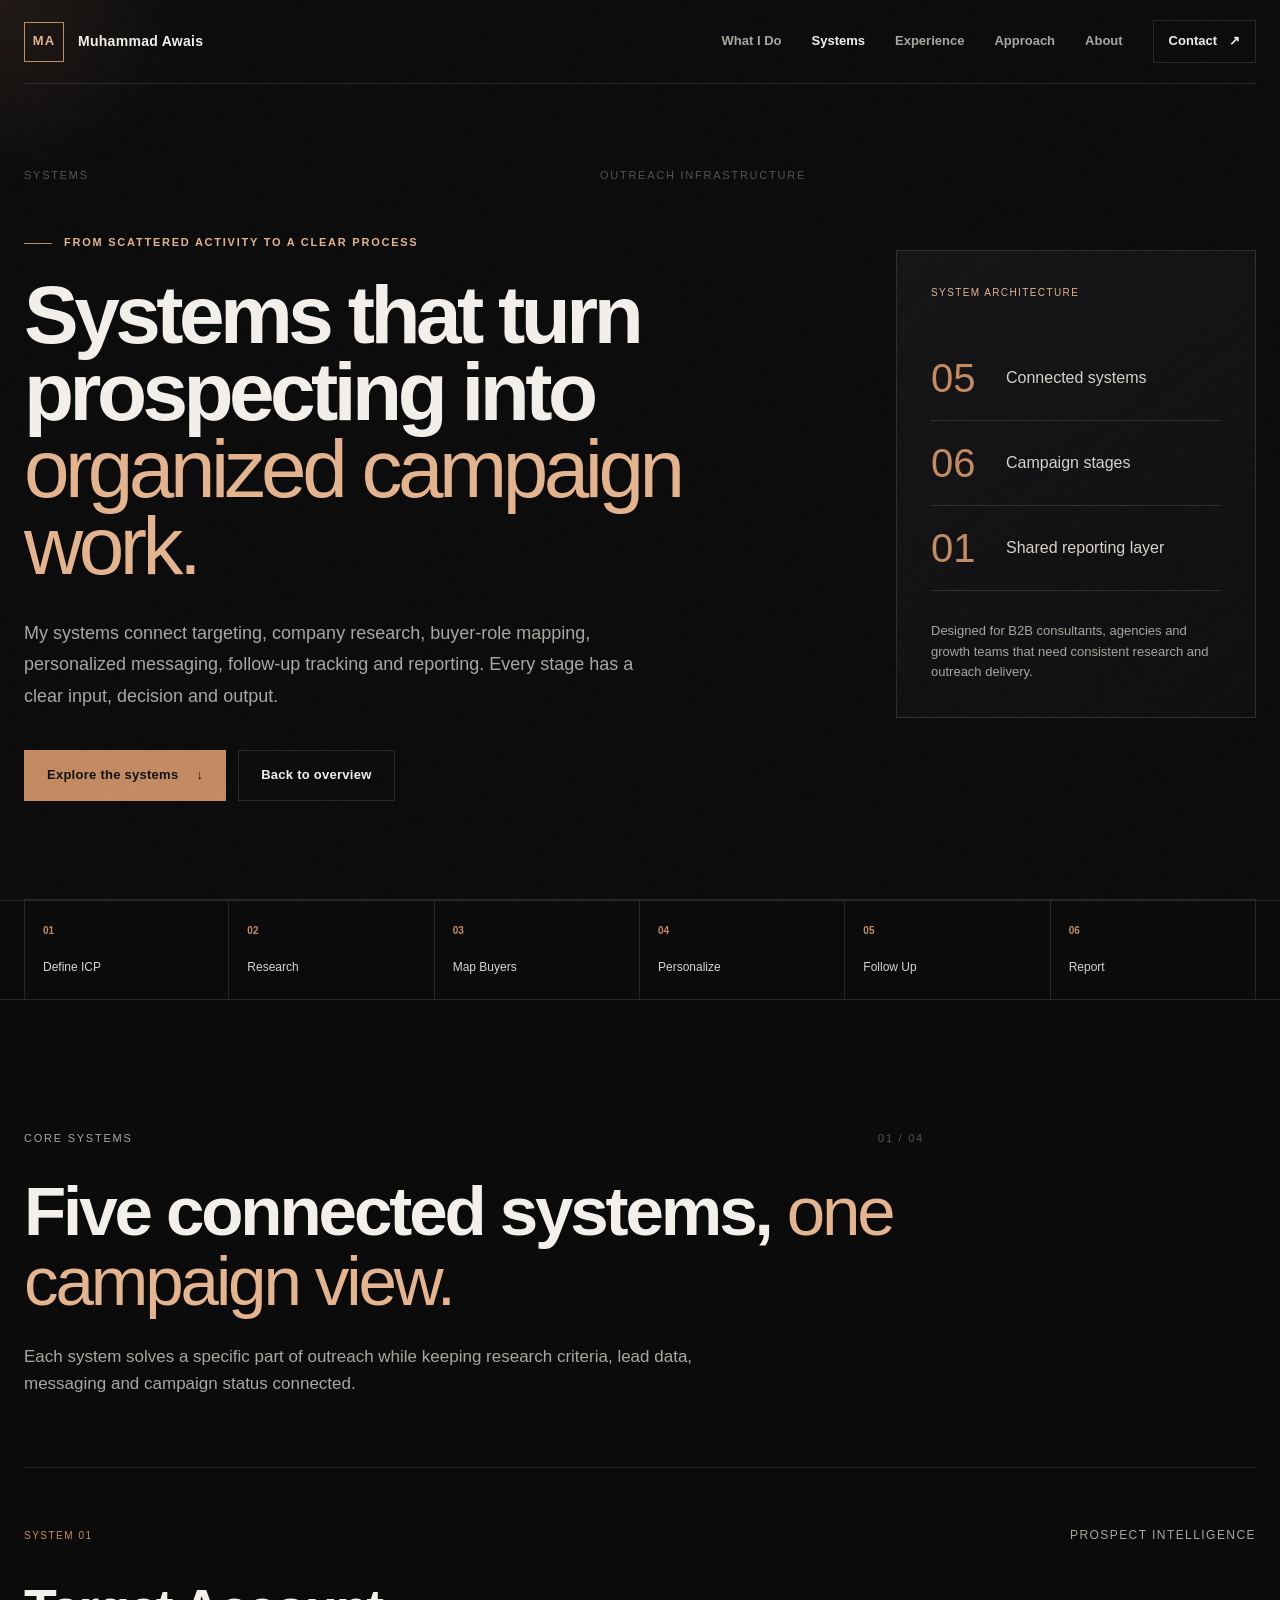
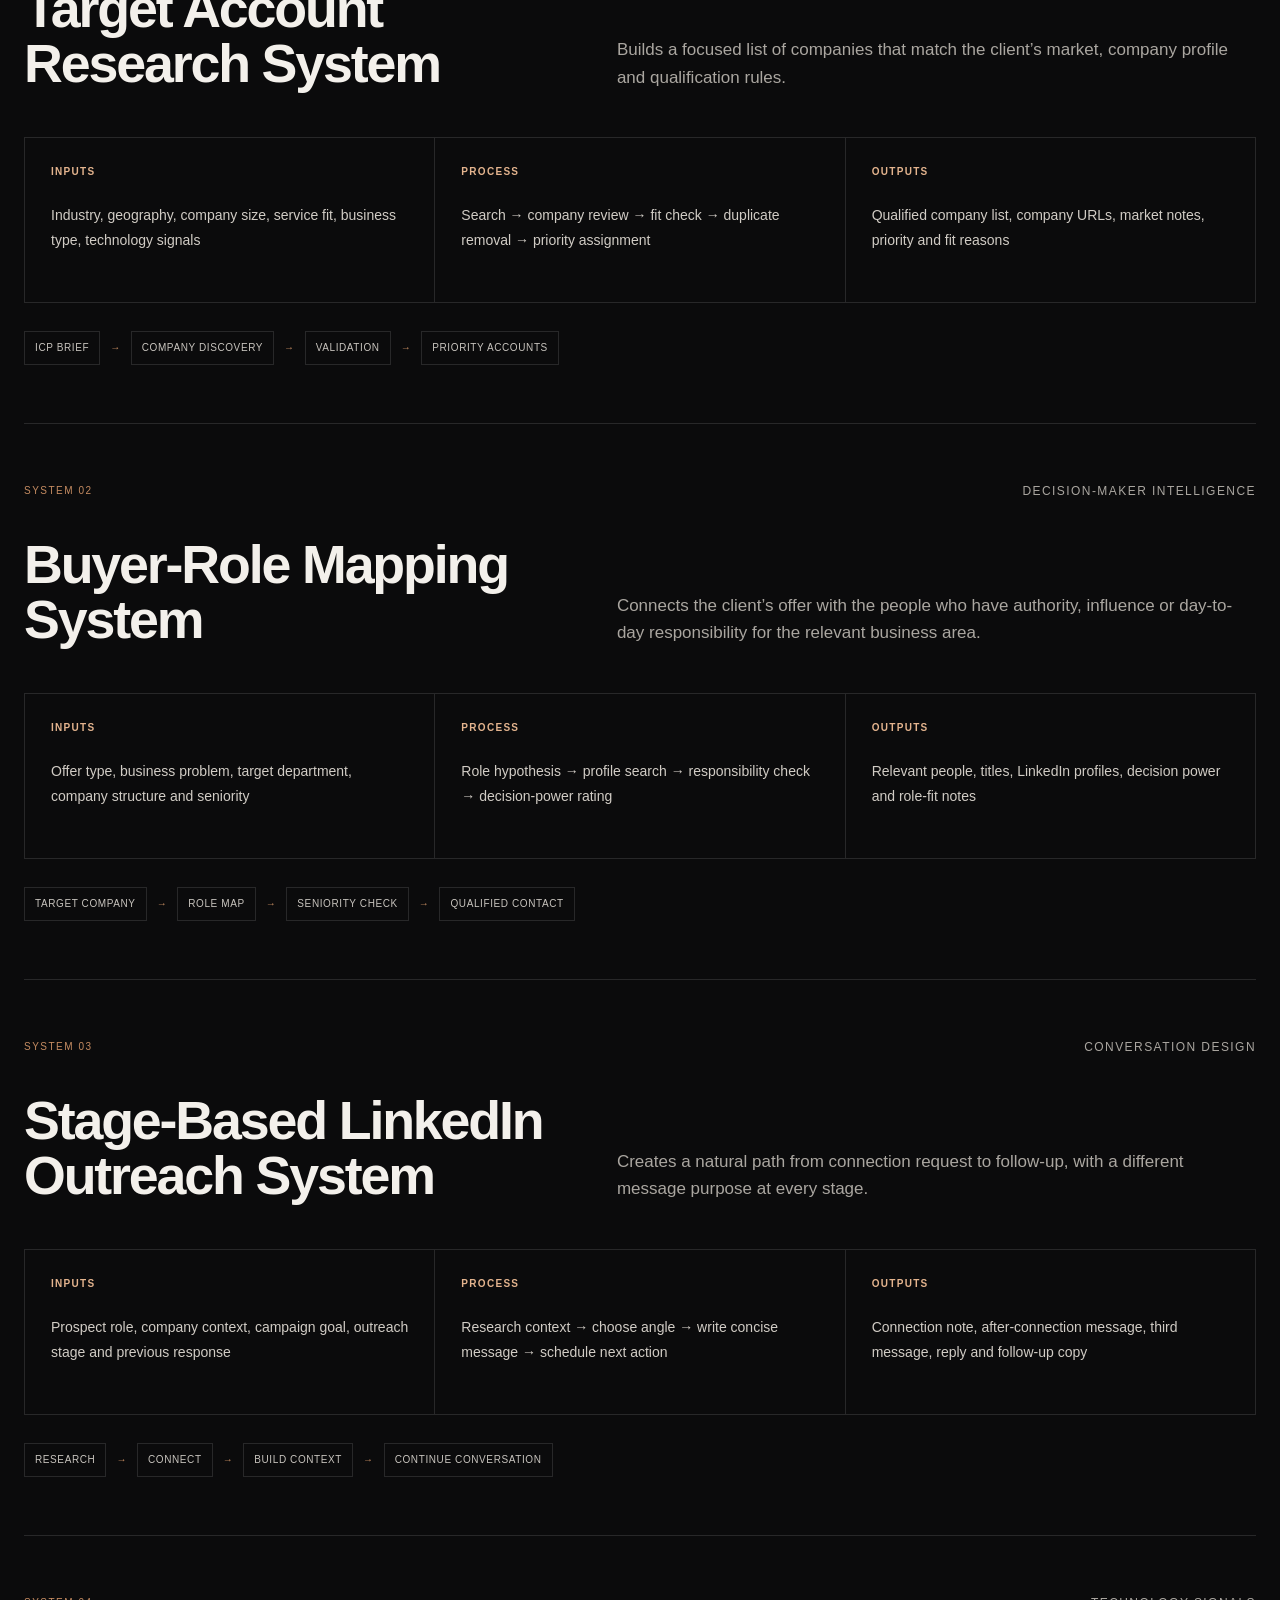
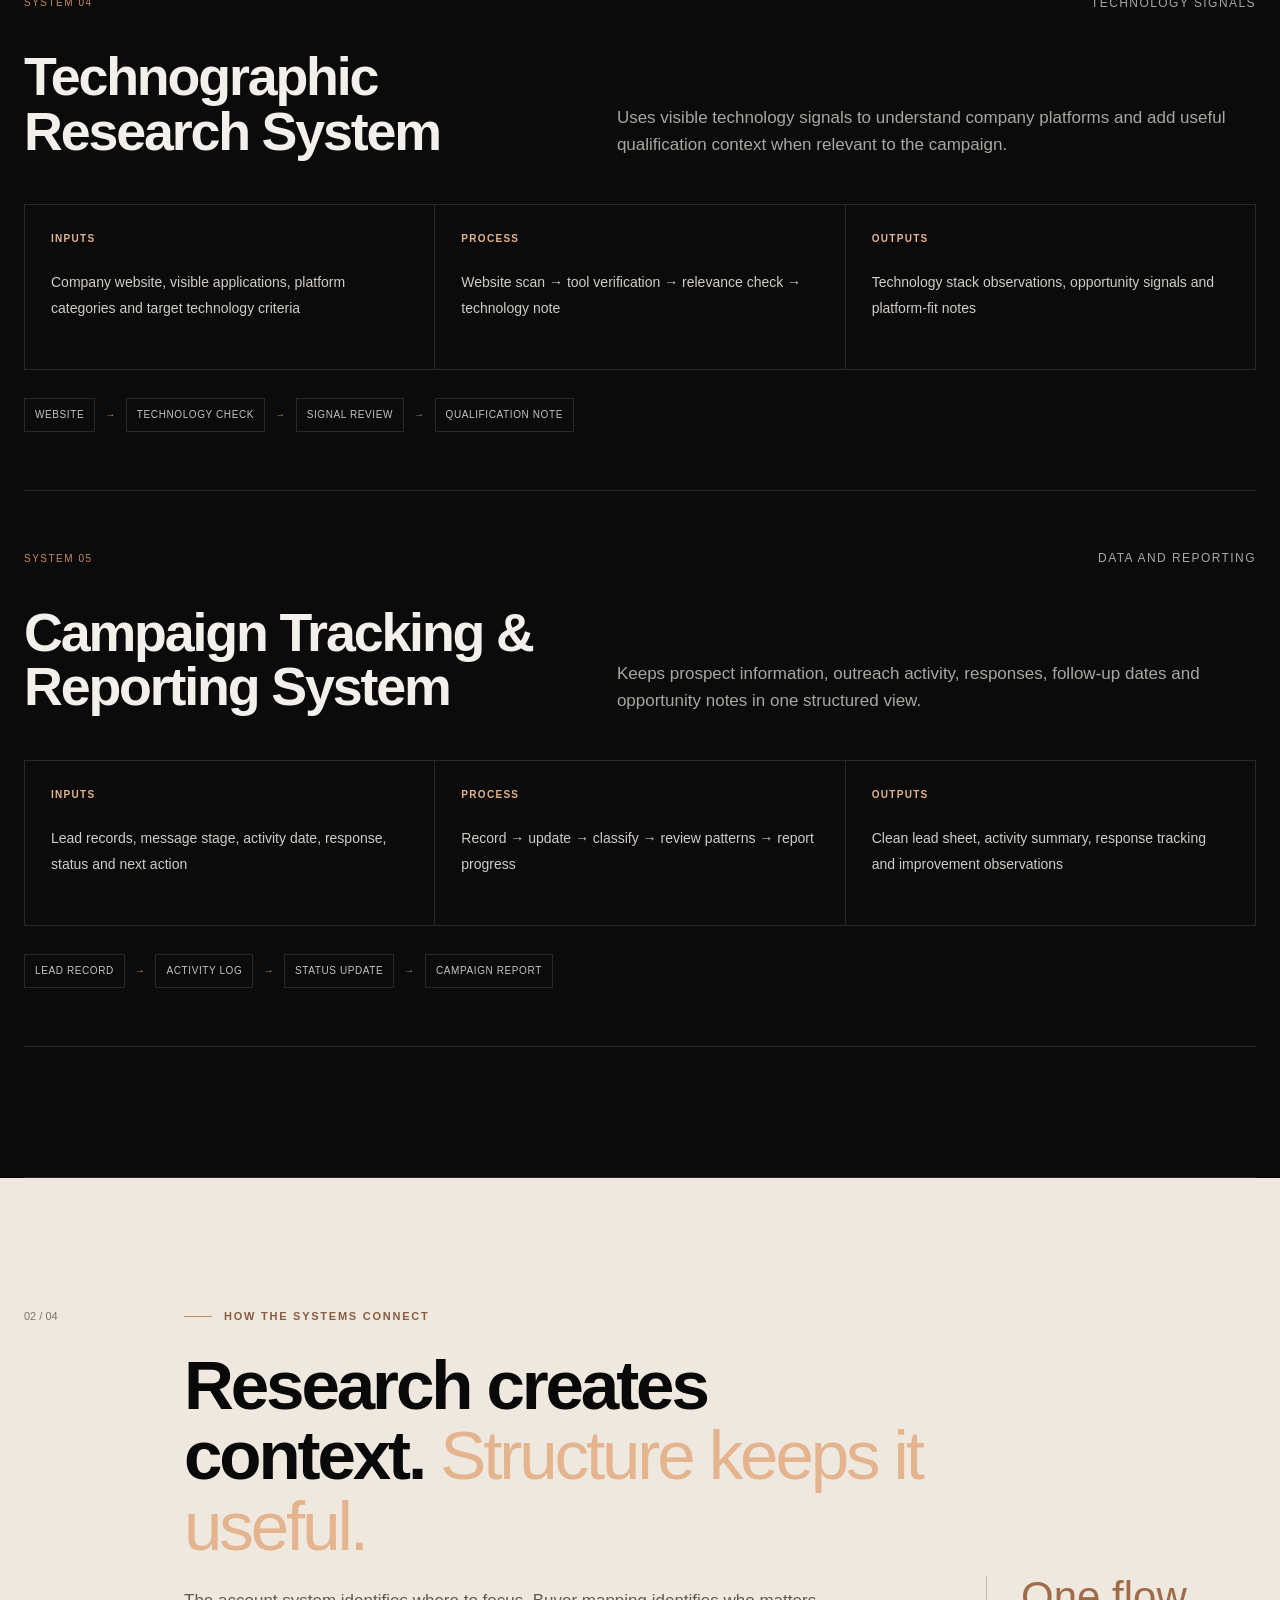
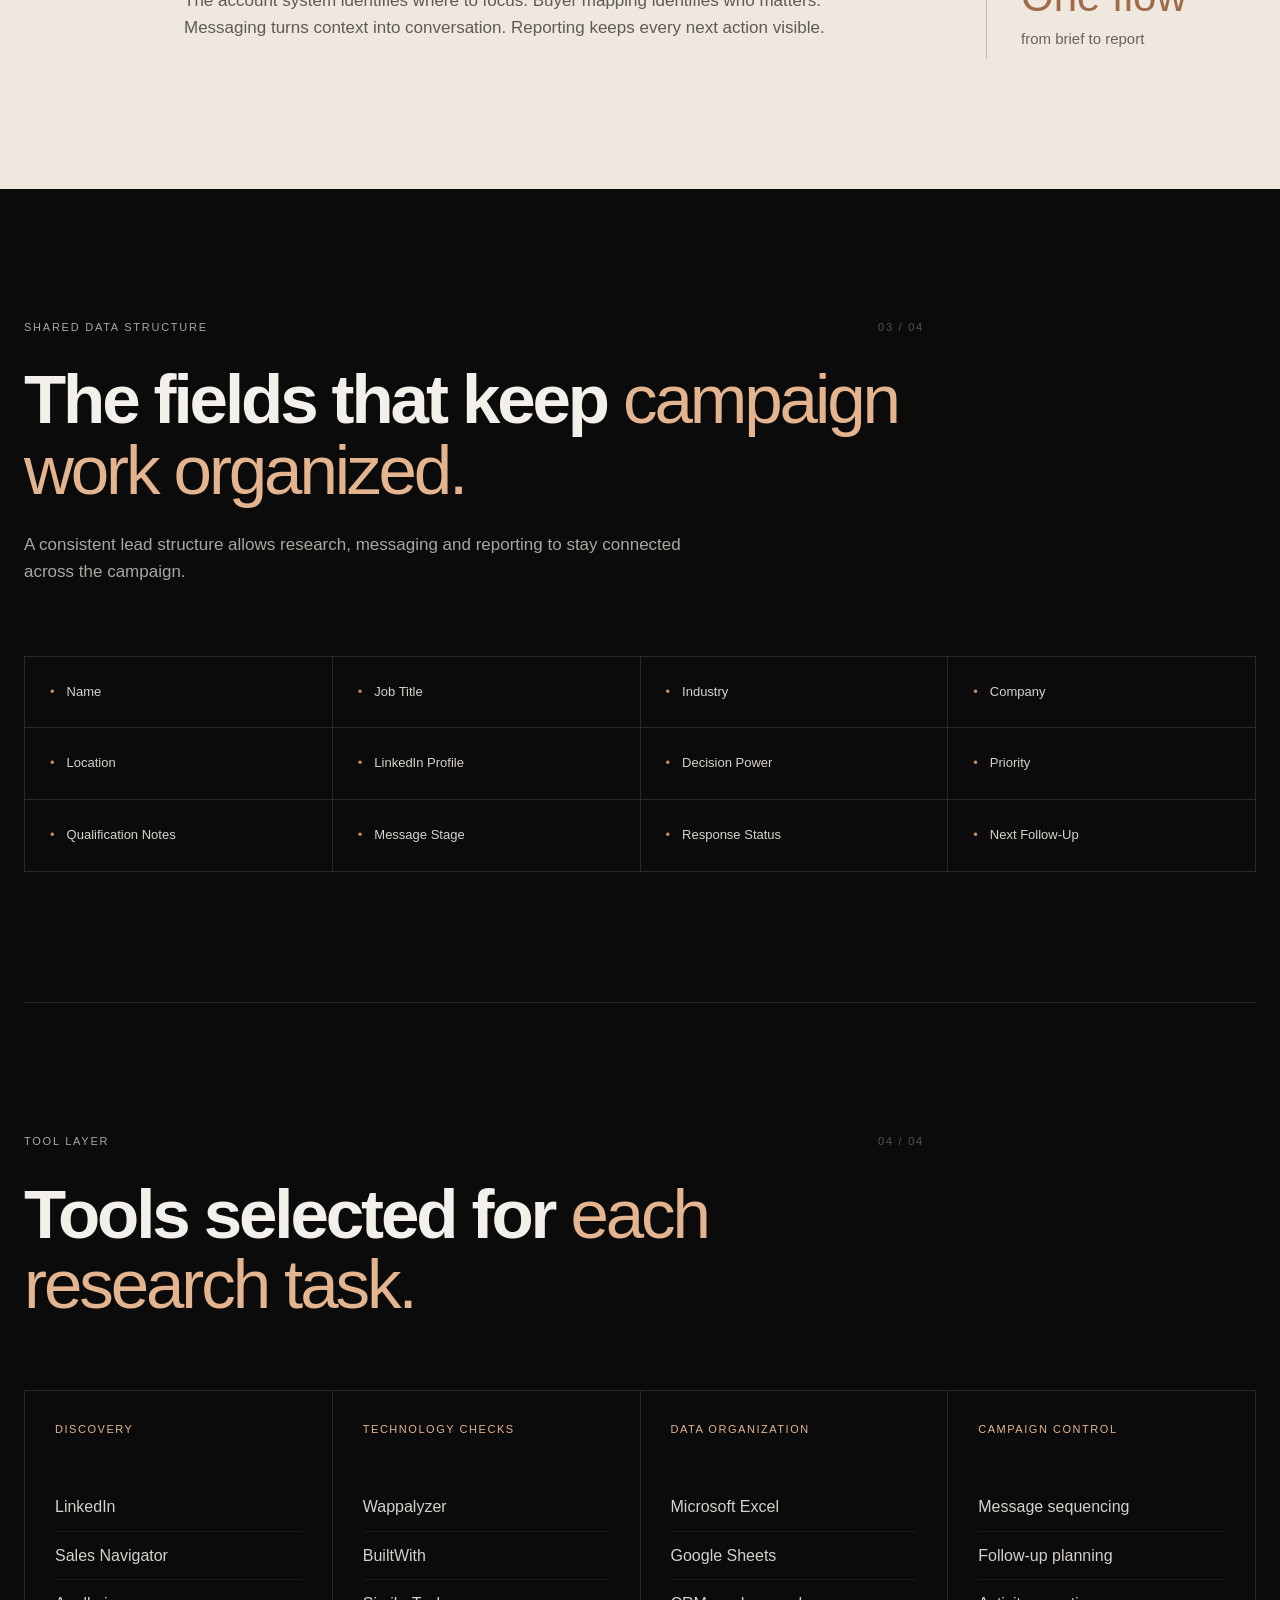
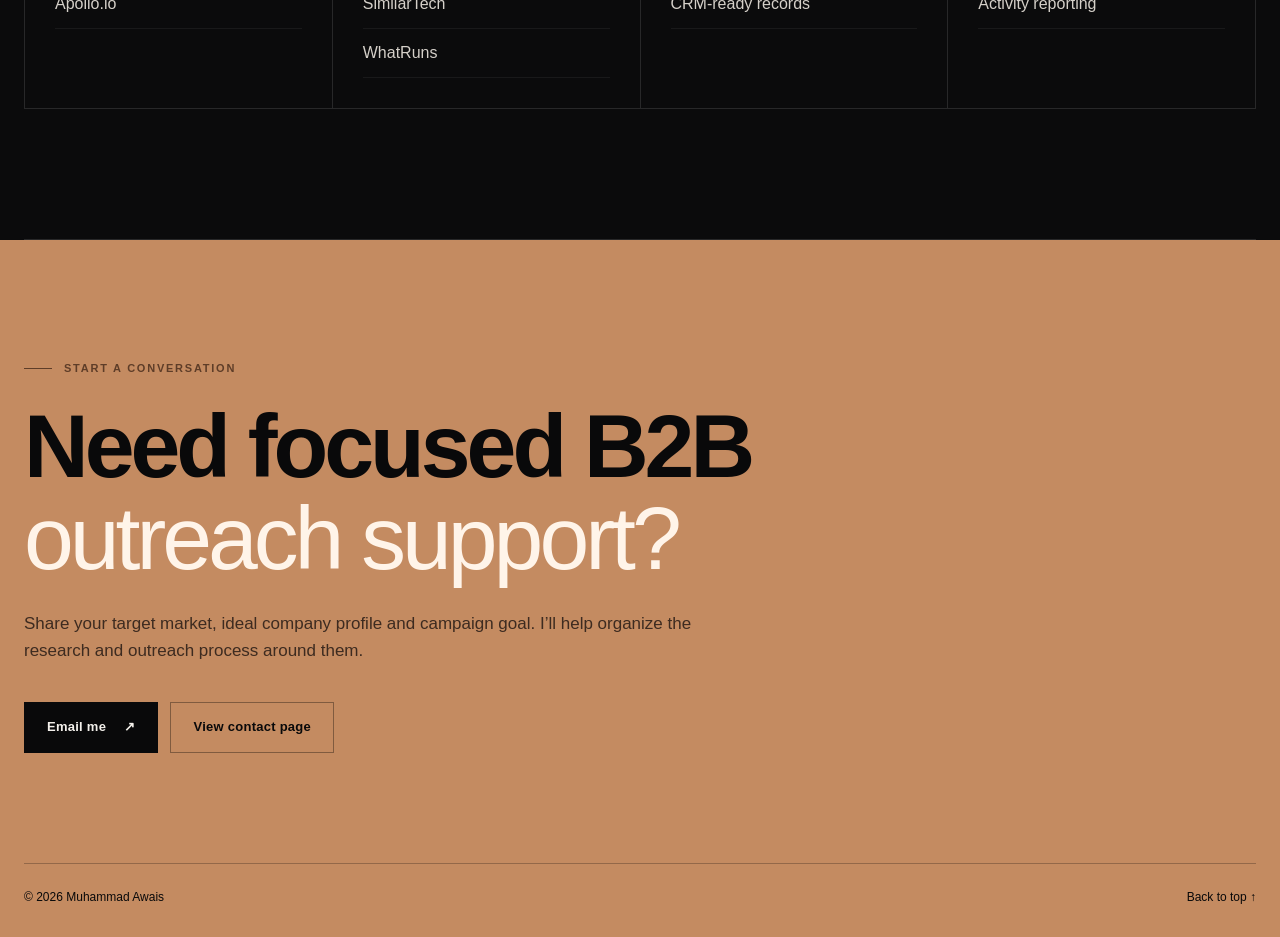
==== systems.html @ 87241762 "Add files via upload" ====
<!DOCTYPE html>
<html lang="en">
<head>
  <meta charset="UTF-8" />
  <meta name="viewport" content="width=device-width, initial-scale=1.0" />
  <meta name="description" content="Detailed research, qualification, LinkedIn outreach and campaign reporting systems used by Muhammad Awais." />
  <meta name="theme-color" content="#0b0b0c" />
  <title>Outreach Systems — Muhammad Awais</title>
  <link rel="preload" href="assets/muhammad-awais.jpg" as="image" />
  <link rel="stylesheet" href="styles.css" />
</head>
<body data-page="systems">
  <div class="noise" aria-hidden="true"></div>
  <div class="cursor-glow" aria-hidden="true"></div>

  <header class="site-header" id="top">
    <a class="brand" href="index.html" aria-label="Muhammad Awais home">
      <span class="brand-mark">MA</span>
      <span class="brand-name">Muhammad Awais</span>
    </a>

    <button class="menu-toggle" type="button" aria-label="Open menu" aria-expanded="false">
      <span></span><span></span>
    </button>

    <nav class="site-nav" aria-label="Main navigation">
      <a href="what-i-do.html">What I Do</a>
      <a class="active" href="systems.html">Systems</a>
      <a href="experience.html">Experience</a>
      <a href="approach.html">Approach</a>
      <a href="about.html">About</a>
      <a class="nav-cta" href="contact.html">Contact <span>↗</span></a>
    </nav>
  </header>

  <main>
    <section class="section detail-hero page-hero" aria-labelledby="page-title">
      <div class="detail-hero-copy reveal">
        <p class="section-kicker"><span>Systems</span><span>Outreach Infrastructure</span></p>
        <p class="eyebrow"><span></span> From scattered activity to a clear process</p>
        <h1 id="page-title">Systems that turn prospecting into <em>organized campaign work.</em></h1>
        <p class="hero-text">My systems connect targeting, company research, buyer-role mapping, personalized messaging, follow-up tracking and reporting. Every stage has a clear input, decision and output.</p>
        <div class="hero-actions">
          <a class="button button-primary" href="#systems-detail">Explore the systems <span>↓</span></a>
          <a class="button button-ghost" href="index.html#systems">Back to overview</a>
        </div>
      </div>
      <aside class="detail-summary reveal reveal-delay-1" aria-label="Systems summary">
        <span class="summary-label">System architecture</span>
        <div><strong>05</strong><p>Connected systems</p></div>
        <div><strong>06</strong><p>Campaign stages</p></div>
        <div><strong>01</strong><p>Shared reporting layer</p></div>
        <p class="summary-note">Designed for B2B consultants, agencies and growth teams that need consistent research and outreach delivery.</p>
      </aside>
    </section>

    <section class="detail-strip" aria-label="System stages">
      <div><b>01</b><span>Define ICP</span></div><div><b>02</b><span>Research</span></div><div><b>03</b><span>Map Buyers</span></div><div><b>04</b><span>Personalize</span></div><div><b>05</b><span>Follow Up</span></div><div><b>06</b><span>Report</span></div>
    </section>

    <section class="section numbered-section" id="systems-detail">
      <div class="section-heading reveal">
        <p class="section-kicker">Core Systems <span>01 / 04</span></p>
        <h2>Five connected systems, <em>one campaign view.</em></h2>
        <p>Each system solves a specific part of outreach while keeping research criteria, lead data, messaging and campaign status connected.</p>
      </div>

      <div class="system-detail-stack">
        <article class="system-detail-card reveal" id="account-research">
          <div class="system-detail-head"><span>SYSTEM 01</span><p>Prospect intelligence</p></div>
          <div class="system-detail-title"><h3>Target Account Research System</h3><p>Builds a focused list of companies that match the client’s market, company profile and qualification rules.</p></div>
          <div class="system-blueprint">
            <div><b>Inputs</b><span>Industry, geography, company size, service fit, business type, technology signals</span></div>
            <div><b>Process</b><span>Search → company review → fit check → duplicate removal → priority assignment</span></div>
            <div><b>Outputs</b><span>Qualified company list, company URLs, market notes, priority and fit reasons</span></div>
          </div>
          <div class="flow flow-large"><span>ICP Brief</span><i>→</i><span>Company Discovery</span><i>→</i><span>Validation</span><i>→</i><span>Priority Accounts</span></div>
        </article>

        <article class="system-detail-card reveal" id="buyer-mapping">
          <div class="system-detail-head"><span>SYSTEM 02</span><p>Decision-maker intelligence</p></div>
          <div class="system-detail-title"><h3>Buyer-Role Mapping System</h3><p>Connects the client’s offer with the people who have authority, influence or day-to-day responsibility for the relevant business area.</p></div>
          <div class="system-blueprint">
            <div><b>Inputs</b><span>Offer type, business problem, target department, company structure and seniority</span></div>
            <div><b>Process</b><span>Role hypothesis → profile search → responsibility check → decision-power rating</span></div>
            <div><b>Outputs</b><span>Relevant people, titles, LinkedIn profiles, decision power and role-fit notes</span></div>
          </div>
          <div class="flow flow-large"><span>Target Company</span><i>→</i><span>Role Map</span><i>→</i><span>Seniority Check</span><i>→</i><span>Qualified Contact</span></div>
        </article>

        <article class="system-detail-card reveal" id="outreach-sequence">
          <div class="system-detail-head"><span>SYSTEM 03</span><p>Conversation design</p></div>
          <div class="system-detail-title"><h3>Stage-Based LinkedIn Outreach System</h3><p>Creates a natural path from connection request to follow-up, with a different message purpose at every stage.</p></div>
          <div class="system-blueprint">
            <div><b>Inputs</b><span>Prospect role, company context, campaign goal, outreach stage and previous response</span></div>
            <div><b>Process</b><span>Research context → choose angle → write concise message → schedule next action</span></div>
            <div><b>Outputs</b><span>Connection note, after-connection message, third message, reply and follow-up copy</span></div>
          </div>
          <div class="flow flow-large"><span>Research</span><i>→</i><span>Connect</span><i>→</i><span>Build Context</span><i>→</i><span>Continue Conversation</span></div>
        </article>

        <article class="system-detail-card reveal" id="technographics">
          <div class="system-detail-head"><span>SYSTEM 04</span><p>Technology signals</p></div>
          <div class="system-detail-title"><h3>Technographic Research System</h3><p>Uses visible technology signals to understand company platforms and add useful qualification context when relevant to the campaign.</p></div>
          <div class="system-blueprint">
            <div><b>Inputs</b><span>Company website, visible applications, platform categories and target technology criteria</span></div>
            <div><b>Process</b><span>Website scan → tool verification → relevance check → technology note</span></div>
            <div><b>Outputs</b><span>Technology stack observations, opportunity signals and platform-fit notes</span></div>
          </div>
          <div class="flow flow-large"><span>Website</span><i>→</i><span>Technology Check</span><i>→</i><span>Signal Review</span><i>→</i><span>Qualification Note</span></div>
        </article>

        <article class="system-detail-card reveal" id="reporting-system">
          <div class="system-detail-head"><span>SYSTEM 05</span><p>Data and reporting</p></div>
          <div class="system-detail-title"><h3>Campaign Tracking & Reporting System</h3><p>Keeps prospect information, outreach activity, responses, follow-up dates and opportunity notes in one structured view.</p></div>
          <div class="system-blueprint">
            <div><b>Inputs</b><span>Lead records, message stage, activity date, response, status and next action</span></div>
            <div><b>Process</b><span>Record → update → classify → review patterns → report progress</span></div>
            <div><b>Outputs</b><span>Clean lead sheet, activity summary, response tracking and improvement observations</span></div>
          </div>
          <div class="flow flow-large"><span>Lead Record</span><i>→</i><span>Activity Log</span><i>→</i><span>Status Update</span><i>→</i><span>Campaign Report</span></div>
        </article>
      </div>
    </section>

    <section class="section statement-section detail-statement">
      <div class="statement-index">02 / 04</div>
      <div class="statement-copy reveal"><p class="eyebrow"><span></span> How the systems connect</p><h2>Research creates context. <em>Structure keeps it useful.</em></h2><p>The account system identifies where to focus. Buyer mapping identifies who matters. Messaging turns context into conversation. Reporting keeps every next action visible.</p></div>
      <div class="statement-stat reveal reveal-delay-1"><strong>One flow</strong><span>from brief to report</span></div>
    </section>

    <section class="section numbered-section">
      <div class="section-heading reveal"><p class="section-kicker">Shared Data Structure <span>03 / 04</span></p><h2>The fields that keep <em>campaign work organized.</em></h2><p>A consistent lead structure allows research, messaging and reporting to stay connected across the campaign.</p></div>
      <div class="data-field-grid">
        <span>Name</span><span>Job Title</span><span>Industry</span><span>Company</span><span>Location</span><span>LinkedIn Profile</span><span>Decision Power</span><span>Priority</span><span>Qualification Notes</span><span>Message Stage</span><span>Response Status</span><span>Next Follow-Up</span>
      </div>
    </section>

    <section class="section numbered-section">
      <div class="section-heading reveal"><p class="section-kicker">Tool Layer <span>04 / 04</span></p><h2>Tools selected for <em>each research task.</em></h2></div>
      <div class="tool-columns">
        <div class="tool-group reveal"><p>Discovery</p><ul><li>LinkedIn</li><li>Sales Navigator</li><li>Apollo.io</li></ul></div>
        <div class="tool-group reveal reveal-delay-1"><p>Technology checks</p><ul><li>Wappalyzer</li><li>BuiltWith</li><li>SimilarTech</li><li>WhatRuns</li></ul></div>
        <div class="tool-group reveal reveal-delay-2"><p>Data organization</p><ul><li>Microsoft Excel</li><li>Google Sheets</li><li>CRM-ready records</li></ul></div>
        <div class="tool-group reveal reveal-delay-3"><p>Campaign control</p><ul><li>Message sequencing</li><li>Follow-up planning</li><li>Activity reporting</li></ul></div>
      </div>
    </section>

    <section class="contact-section page-contact-banner" id="contact">
      <div class="contact-inner reveal">
        <p class="eyebrow"><span></span> Start a conversation</p>
        <h2>Need focused B2B <em>outreach support?</em></h2>
        <p>Share your target market, ideal company profile and campaign goal. I’ll help organize the research and outreach process around them.</p>
        <div class="contact-actions">
          <a class="button button-light" href="mailto:mawais4793@gmail.com">Email me <span>↗</span></a>
          <a class="button button-outline-light" href="contact.html">View contact page</a>
        </div>
      </div>
      <div class="contact-footer">
        <p>© <span id="year"></span> Muhammad Awais</p>
        <a href="#top">Back to top ↑</a>
      </div>
    </section>
  </main>
  <script src="script.js"></script>
</body>
</html>
---- styles.css ----
:root {
  --bg: #0b0b0c;
  --bg-soft: #111113;
  --panel: #151517;
  --panel-2: #1a1a1d;
  --text: #f3f0eb;
  --muted: #aaa6a0;
  --line: rgba(255,255,255,.12);
  --accent: #c48b61;
  --accent-light: #e4b48e;
  --cream: #eee8df;
  --black: #09090a;
  --max: 1240px;
  --header: 84px;
}

* { box-sizing: border-box; }
html { scroll-behavior: smooth; }
body {
  margin: 0;
  background: var(--bg);
  color: var(--text);
  font-family: Inter, ui-sans-serif, -apple-system, BlinkMacSystemFont, "Segoe UI", Arial, sans-serif;
  font-size: 16px;
  line-height: 1.6;
  overflow-x: hidden;
}
body.menu-open { overflow: hidden; }
a { color: inherit; text-decoration: none; }
img { display: block; max-width: 100%; }
button, input, textarea { font: inherit; }
::selection { background: var(--accent); color: var(--black); }

.noise {
  position: fixed;
  inset: 0;
  z-index: 999;
  pointer-events: none;
  opacity: .035;
  background-image: url("data:image/svg+xml,%3Csvg viewBox='0 0 200 200' xmlns='http://www.w3.org/2000/svg'%3E%3Cfilter id='n'%3E%3CfeTurbulence type='fractalNoise' baseFrequency='.9' numOctaves='4' stitchTiles='stitch'/%3E%3C/filter%3E%3Crect width='100%25' height='100%25' filter='url(%23n)' opacity='.7'/%3E%3C/svg%3E");
}
.cursor-glow {
  position: fixed;
  width: 420px;
  height: 420px;
  left: 0;
  top: 0;
  border-radius: 50%;
  pointer-events: none;
  z-index: -1;
  background: radial-gradient(circle, rgba(196,139,97,.11), transparent 65%);
  transform: translate(-50%, -50%);
  transition: opacity .3s ease;
}

.site-header {
  height: var(--header);
  width: min(calc(100% - 48px), var(--max));
  margin: 0 auto;
  display: flex;
  align-items: center;
  justify-content: space-between;
  border-bottom: 1px solid var(--line);
  position: relative;
  z-index: 100;
}
.brand { display: flex; align-items: center; gap: 14px; font-weight: 700; }
.brand-mark {
  width: 40px;
  height: 40px;
  display: grid;
  place-items: center;
  border: 1px solid var(--accent);
  color: var(--accent-light);
  font-size: 13px;
  letter-spacing: .08em;
}
.brand-name { font-size: 14px; letter-spacing: .02em; }
.site-nav { display: flex; align-items: center; gap: 30px; }
.site-nav a { color: var(--muted); font-size: 13px; font-weight: 600; transition: color .25s ease; }
.site-nav a:hover, .site-nav a.active { color: var(--text); }
.site-nav .nav-cta {
  color: var(--text);
  border: 1px solid var(--line);
  padding: 10px 15px;
  display: flex;
  align-items: center;
  gap: 12px;
}
.site-nav .nav-cta:hover { border-color: var(--accent); color: var(--accent-light); }
.menu-toggle { display: none; background: none; border: 0; padding: 12px; }
.menu-toggle span { display: block; width: 24px; height: 1px; background: var(--text); margin: 6px 0; transition: .3s ease; }

.section { width: min(calc(100% - 48px), var(--max)); margin: 0 auto; padding: 130px 0; }
.hero {
  min-height: calc(100svh - var(--header));
  display: grid;
  grid-template-columns: minmax(0, 1.15fr) minmax(360px, .85fr);
  gap: 80px;
  align-items: center;
  padding-top: 70px;
  padding-bottom: 90px;
}
.eyebrow {
  display: flex;
  align-items: center;
  gap: 12px;
  text-transform: uppercase;
  letter-spacing: .16em;
  font-size: 11px;
  font-weight: 700;
  color: var(--accent-light);
  margin: 0 0 24px;
}
.eyebrow span { width: 28px; height: 1px; background: var(--accent); }
h1, h2, h3, p { margin-top: 0; }
h1 {
  font-size: clamp(58px, 7vw, 102px);
  line-height: .94;
  letter-spacing: -.055em;
  font-weight: 680;
  max-width: 900px;
  margin-bottom: 34px;
}
h1 em, h2 em { color: var(--accent-light); font-style: normal; font-weight: 400; }
.hero-text { color: var(--muted); font-size: 18px; line-height: 1.75; max-width: 650px; }
.hero-actions { display: flex; flex-wrap: wrap; gap: 12px; margin-top: 38px; }
.button {
  min-height: 51px;
  display: inline-flex;
  align-items: center;
  justify-content: center;
  gap: 18px;
  padding: 0 22px;
  font-size: 13px;
  font-weight: 700;
  letter-spacing: .02em;
  border: 1px solid transparent;
  transition: transform .25s ease, background .25s ease, color .25s ease, border-color .25s ease;
}
.button:hover { transform: translateY(-3px); }
.button-primary { background: var(--accent); color: #111; }
.button-primary:hover { background: var(--accent-light); }
.button-ghost { border-color: var(--line); color: var(--text); }
.button-ghost:hover { border-color: var(--accent); color: var(--accent-light); }
.hero-meta { display: flex; flex-wrap: wrap; gap: 10px 22px; margin-top: 42px; color: #817e79; font-size: 11px; text-transform: uppercase; letter-spacing: .1em; }
.hero-meta span { position: relative; }
.hero-meta span:not(:last-child)::after { content: ""; position: absolute; right: -12px; top: 50%; width: 3px; height: 3px; border-radius: 50%; background: var(--accent); }

.hero-visual { position: relative; min-height: 600px; display: grid; place-items: center; }
.portrait-frame {
  width: min(100%, 430px);
  height: 590px;
  position: relative;
  overflow: hidden;
  background: #151515;
  border: 1px solid rgba(255,255,255,.14);
  z-index: 2;
}
.portrait-frame::before { content: ""; position: absolute; inset: 14px; border: 1px solid rgba(196,139,97,.36); z-index: 2; pointer-events: none; }
.portrait-frame::after { content: ""; position: absolute; inset: auto 0 0; height: 45%; background: linear-gradient(transparent, rgba(7,7,8,.88)); z-index: 1; pointer-events: none; }
.portrait-frame img { width: 100%; height: 100%; object-fit: cover; object-position: 50% 20%; filter: saturate(.78) contrast(1.03); }
.portrait-label { position: absolute; top: 28px; left: 28px; z-index: 3; padding: 8px 10px; background: rgba(8,8,9,.72); backdrop-filter: blur(8px); font-size: 10px; text-transform: uppercase; letter-spacing: .12em; }
.portrait-status { position: absolute; left: 28px; right: 28px; bottom: 28px; z-index: 3; display: flex; align-items: center; gap: 9px; font-size: 12px; }
.portrait-status i { width: 8px; height: 8px; background: #7ecc91; border-radius: 50%; box-shadow: 0 0 0 4px rgba(126,204,145,.14); }
.orbit { position: absolute; border: 1px solid rgba(196,139,97,.18); border-radius: 50%; }
.orbit-one { width: 520px; height: 520px; }
.orbit-two { width: 680px; height: 680px; border-color: rgba(255,255,255,.06); }

.operating-model {
  border-top: 1px solid var(--line);
  border-bottom: 1px solid var(--line);
  display: grid;
  grid-template-columns: 240px 1fr;
  width: 100%;
  padding: 0 max(24px, calc((100vw - var(--max)) / 2));
}
.model-intro { padding: 30px 30px 30px 0; border-right: 1px solid var(--line); display: flex; flex-direction: column; justify-content: center; }
.model-intro span { color: var(--muted); font-size: 10px; text-transform: uppercase; letter-spacing: .15em; }
.model-intro strong { font-weight: 500; font-size: 13px; margin-top: 4px; }
.model-steps { list-style: none; padding: 0; margin: 0; display: grid; grid-template-columns: repeat(6, 1fr); }
.model-steps li { min-height: 100px; padding: 22px 18px; border-right: 1px solid var(--line); display: flex; flex-direction: column; justify-content: space-between; }
.model-steps li:last-child { border-right: 0; }
.model-steps b { color: var(--accent); font-size: 10px; }
.model-steps span { font-size: 12px; color: #d9d5cf; }

.numbered-section { border-bottom: 1px solid var(--line); }
.section-heading { max-width: 900px; margin-bottom: 70px; }
.section-kicker { color: var(--muted); font-size: 11px; text-transform: uppercase; letter-spacing: .16em; display: flex; justify-content: space-between; gap: 30px; margin-bottom: 28px; }
.section-kicker span { color: #555257; }
h2 { font-size: clamp(42px, 5.4vw, 76px); line-height: 1.02; letter-spacing: -.045em; font-weight: 650; margin-bottom: 26px; }
.section-heading > p:last-child { max-width: 670px; color: var(--muted); font-size: 17px; }

.service-grid { display: grid; grid-template-columns: repeat(2, 1fr); border-top: 1px solid var(--line); border-left: 1px solid var(--line); }
.service-card { min-height: 330px; padding: 34px; border-right: 1px solid var(--line); border-bottom: 1px solid var(--line); position: relative; background: linear-gradient(135deg, transparent, rgba(255,255,255,.012)); transition: background .3s ease, transform .3s ease; }
.service-card:hover { background: var(--panel); transform: translateY(-4px); }
.card-code { color: var(--accent); font-size: 10px; letter-spacing: .14em; }
.service-icon { width: 50px; height: 50px; border: 1px solid var(--line); display: grid; place-items: center; margin: 54px 0 28px; }
.service-icon svg { width: 22px; fill: none; stroke: var(--accent-light); stroke-width: 1.35; stroke-linecap: round; stroke-linejoin: round; }
.service-card h3 { font-size: 25px; letter-spacing: -.02em; margin-bottom: 14px; }
.service-card p { color: var(--muted); max-width: 500px; margin-bottom: 0; }

.statement-section { width: 100%; max-width: none; padding-left: max(24px, calc((100vw - var(--max)) / 2)); padding-right: max(24px, calc((100vw - var(--max)) / 2)); background: var(--cream); color: var(--black); display: grid; grid-template-columns: 100px 1fr 270px; gap: 60px; align-items: end; }
.statement-index { align-self: start; font-size: 11px; color: #7b756e; }
.statement-copy .eyebrow { color: #895d40; }
.statement-copy h2 { max-width: 860px; }
.statement-copy p:last-child { max-width: 690px; color: #5f5a54; font-size: 17px; }
.statement-stat { border-left: 1px solid rgba(0,0,0,.2); padding-left: 34px; display: flex; flex-direction: column; padding-bottom: 8px; }
.statement-stat strong { color: #9f6b48; font-size: 42px; line-height: 1; font-weight: 500; }
.statement-stat span { color: #68625c; font-size: 15px; margin-top: 9px; }

.systems-list { border-top: 1px solid var(--line); }
.system-card { display: grid; grid-template-columns: 100px 1fr 70px; gap: 30px; padding: 44px 0; border-bottom: 1px solid var(--line); transition: padding .3s ease, background .3s ease; }
.system-card:hover { padding-left: 22px; padding-right: 22px; background: var(--panel); }
.system-number { font-size: 14px; color: var(--accent); padding-top: 5px; }
.system-tag { color: var(--muted); font-size: 10px; text-transform: uppercase; letter-spacing: .15em; margin-bottom: 9px; }
.system-body h3 { font-size: clamp(25px, 3vw, 39px); margin-bottom: 12px; letter-spacing: -.03em; }
.system-body > p:not(.system-tag) { color: var(--muted); max-width: 740px; }
.flow { display: flex; flex-wrap: wrap; align-items: center; gap: 10px; margin-top: 24px; font-size: 10px; text-transform: uppercase; letter-spacing: .06em; }
.flow span { padding: 8px 10px; border: 1px solid var(--line); color: #c8c4be; }
.flow i { color: var(--accent); font-style: normal; }
.system-arrow { align-self: center; justify-self: end; width: 48px; height: 48px; display: grid; place-items: center; border: 1px solid var(--line); border-radius: 50%; color: var(--accent-light); }

.experience-layout { display: grid; grid-template-columns: 380px 1fr; gap: 80px; align-items: start; }
.role-card { position: sticky; top: 30px; background: var(--cream); color: var(--black); padding: 36px; min-height: 520px; }
.company-mark { width: 64px; height: 64px; display: grid; place-items: center; background: #32115f; color: white; font-size: 28px; font-weight: 800; margin-bottom: 38px; }
.role-company { color: #5f5b55; font-size: 13px; margin-bottom: 12px; }
.role-card h3 { font-size: 29px; line-height: 1.15; margin-bottom: 9px; }
.role-subtitle { color: #9f6b48; font-weight: 700; }
.role-pills { display: flex; flex-wrap: wrap; gap: 8px; margin: 26px 0 32px; }
.role-pills span { border: 1px solid #bfa58f; color: #835a3e; padding: 6px 10px; font-size: 10px; text-transform: uppercase; letter-spacing: .1em; }
.role-card hr { border: 0; border-top: 1px solid #d0c9bf; margin: 0 0 28px; }
.role-label { text-transform: uppercase; letter-spacing: .12em; font-size: 10px; font-weight: 700; color: #6f6962; }
.responsibilities { border-top: 1px solid var(--line); }
.responsibility { display: grid; grid-template-columns: 72px 1fr; gap: 24px; padding: 30px 0; border-bottom: 1px solid var(--line); }
.responsibility b { color: var(--accent); font-size: 12px; padding-top: 4px; }
.responsibility h3 { font-size: 23px; margin-bottom: 7px; }
.responsibility p { color: var(--muted); margin-bottom: 0; }

.principles { border-top: 1px solid var(--line); }
.principle { display: grid; grid-template-columns: 110px 1fr; gap: 30px; padding: 38px 0; border-bottom: 1px solid var(--line); }
.principle > span { color: var(--accent); font-size: 12px; }
.principle h3 { font-size: clamp(25px, 3vw, 38px); margin-bottom: 8px; letter-spacing: -.03em; }
.principle p { color: var(--muted); max-width: 720px; margin-bottom: 0; }

.markets-section { overflow: hidden; }
.market-layout { display: grid; grid-template-columns: 1.2fr .8fr; gap: 70px; }
.market-map { min-height: 480px; border: 1px solid var(--line); position: relative; overflow: hidden; background: radial-gradient(circle at 45% 45%, rgba(196,139,97,.1), transparent 30%); }
.map-grid { position: absolute; inset: 0; background-image: linear-gradient(var(--line) 1px, transparent 1px), linear-gradient(90deg, var(--line) 1px, transparent 1px); background-size: 70px 70px; opacity: .35; mask-image: linear-gradient(to bottom, #000 70%, transparent); }
.market-map > p { position: absolute; left: 30px; bottom: 24px; max-width: 440px; color: var(--muted); font-size: 13px; }
.market-dot { position: absolute; display: flex; align-items: center; gap: 9px; color: #d7d2cb; font-size: 11px; }
.market-dot i { width: 9px; height: 9px; background: var(--accent); border-radius: 50%; box-shadow: 0 0 0 7px rgba(196,139,97,.13); animation: pulse 2.6s infinite; }
.dot-us { left: 18%; top: 36%; }
.dot-ca { left: 25%; top: 18%; }
.dot-uk { left: 55%; top: 25%; }
.dot-uae { left: 68%; top: 52%; }
.dot-sa { left: 59%; top: 66%; }
@keyframes pulse { 50% { box-shadow: 0 0 0 13px rgba(196,139,97,0); } }
.industry-list { border-top: 1px solid var(--line); }
.industry-list div { display: grid; grid-template-columns: 58px 1fr; padding: 24px 0; border-bottom: 1px solid var(--line); align-items: center; }
.industry-list span { color: var(--accent); font-size: 11px; }
.industry-list strong { font-size: 21px; font-weight: 550; }

.tool-columns { display: grid; grid-template-columns: repeat(4, 1fr); border-top: 1px solid var(--line); border-left: 1px solid var(--line); }
.tool-group { min-height: 310px; padding: 30px; border-right: 1px solid var(--line); border-bottom: 1px solid var(--line); }
.tool-group > p { color: var(--accent-light); font-size: 11px; text-transform: uppercase; letter-spacing: .14em; margin-bottom: 45px; }
.tool-group ul { list-style: none; padding: 0; margin: 0; }
.tool-group li { padding: 11px 0; color: #d5d0c9; border-bottom: 1px solid rgba(255,255,255,.06); }

.about-layout { display: grid; grid-template-columns: 1.1fr .9fr; gap: 100px; }
.about-copy .lead { color: var(--text); font-size: 28px; line-height: 1.4; letter-spacing: -.02em; }
.about-copy p:not(.lead) { color: var(--muted); font-size: 17px; }
.about-quote { border-left: 1px solid var(--accent); padding-left: 42px; align-self: start; }
.about-quote > span { color: var(--accent); font-family: Georgia, serif; font-size: 100px; line-height: .5; }
.about-quote blockquote { margin: 35px 0 20px; font-size: 34px; line-height: 1.2; letter-spacing: -.03em; }
.about-quote p { color: var(--muted); }

.contact-section { background: var(--accent); color: var(--black); padding: 120px max(24px, calc((100vw - var(--max)) / 2)) 30px; }
.contact-inner { max-width: 900px; }
.contact-inner .eyebrow { color: #5e3d28; }
.contact-inner .eyebrow span { background: #5e3d28; }
.contact-inner h2 { font-size: clamp(52px, 7vw, 96px); }
.contact-inner h2 em { color: #fff4e9; }
.contact-inner > p:last-of-type { color: #3d2b20; max-width: 680px; font-size: 17px; }
.contact-actions { display: flex; flex-wrap: wrap; gap: 12px; margin-top: 38px; }
.button-light { background: var(--black); color: var(--text); }
.button-light:hover { background: #242426; }
.button-outline-light { border-color: rgba(0,0,0,.35); }
.button-outline-light:hover { border-color: var(--black); }
.contact-footer { display: flex; justify-content: space-between; align-items: center; border-top: 1px solid rgba(0,0,0,.25); margin-top: 110px; padding-top: 24px; font-size: 12px; }
.contact-footer p { margin: 0; }

.reveal { opacity: 0; transform: translateY(26px); transition: opacity .75s cubic-bezier(.2,.7,.2,1), transform .75s cubic-bezier(.2,.7,.2,1); }
.reveal.is-visible { opacity: 1; transform: none; }
.reveal-delay-1 { transition-delay: .1s; }
.reveal-delay-2 { transition-delay: .2s; }
.reveal-delay-3 { transition-delay: .3s; }

@media (max-width: 1050px) {
  .site-nav { gap: 19px; }
  .site-nav a { font-size: 12px; }
  .hero { grid-template-columns: 1fr .72fr; gap: 40px; }
  .hero-visual { min-height: 500px; }
  .portrait-frame { height: 500px; }
  .orbit-one { width: 430px; height: 430px; }
  .orbit-two { width: 540px; height: 540px; }
  .experience-layout { grid-template-columns: 330px 1fr; gap: 50px; }
  .statement-section { grid-template-columns: 70px 1fr; }
  .statement-stat { grid-column: 2; border-left: 0; padding-left: 0; }
  .tool-columns { grid-template-columns: repeat(2, 1fr); }
}

@media (max-width: 820px) {
  :root { --header: 72px; }
  .cursor-glow { display: none; }
  .site-header { width: min(calc(100% - 32px), var(--max)); }
  .brand-name { display: none; }
  .menu-toggle { display: block; z-index: 102; }
  .menu-toggle[aria-expanded="true"] span:first-child { transform: translateY(3.5px) rotate(45deg); }
  .menu-toggle[aria-expanded="true"] span:last-child { transform: translateY(-3.5px) rotate(-45deg); }
  .site-nav {
    position: fixed;
    inset: 0;
    background: rgba(9,9,10,.98);
    padding: 120px 24px 40px;
    flex-direction: column;
    justify-content: center;
    gap: 22px;
    opacity: 0;
    visibility: hidden;
    transform: translateY(-15px);
    transition: .3s ease;
  }
  .site-nav.open { opacity: 1; visibility: visible; transform: none; }
  .site-nav a { font-size: 25px; }
  .site-nav .nav-cta { margin-top: 20px; font-size: 18px; }
  .section { width: min(calc(100% - 32px), var(--max)); padding: 90px 0; }
  .hero { min-height: auto; grid-template-columns: 1fr; padding-top: 60px; }
  h1 { font-size: clamp(52px, 14vw, 80px); }
  .hero-visual { min-height: 570px; }
  .portrait-frame { height: 550px; width: min(100%, 420px); }
  .operating-model { grid-template-columns: 1fr; padding: 0 16px; }
  .model-intro { border-right: 0; border-bottom: 1px solid var(--line); padding: 20px 0; }
  .model-steps { grid-template-columns: repeat(3, 1fr); }
  .model-steps li:nth-child(3) { border-right: 0; }
  .model-steps li:nth-child(-n+3) { border-bottom: 1px solid var(--line); }
  .service-grid { grid-template-columns: 1fr; }
  .statement-section { padding: 90px 24px; grid-template-columns: 1fr; gap: 30px; }
  .statement-stat { grid-column: auto; }
  .system-card { grid-template-columns: 55px 1fr; }
  .system-arrow { display: none; }
  .experience-layout, .market-layout, .about-layout { grid-template-columns: 1fr; }
  .role-card { position: static; }
  .market-map { min-height: 430px; }
  .tool-columns { grid-template-columns: repeat(2, 1fr); }
}

@media (max-width: 560px) {
  body { font-size: 15px; }
  .section { width: min(calc(100% - 28px), var(--max)); padding: 75px 0; }
  .hero { width: min(calc(100% - 28px), var(--max)); padding-top: 42px; gap: 48px; }
  h1 { font-size: 48px; }
  h2 { font-size: 40px; }
  .hero-text { font-size: 16px; }
  .button { width: 100%; }
  .hero-meta { gap: 8px 18px; }
  .hero-visual { min-height: 475px; }
  .portrait-frame { height: 470px; }
  .portrait-label { top: 24px; left: 24px; }
  .portrait-status { left: 24px; right: 24px; bottom: 24px; }
  .orbit-one { width: 370px; height: 370px; }
  .orbit-two { width: 470px; height: 470px; }
  .model-steps li { min-height: 84px; padding: 16px 10px; }
  .service-card { min-height: auto; padding: 28px; }
  .service-icon { margin: 38px 0 24px; }
  .statement-section { padding: 75px 18px; }
  .system-card { grid-template-columns: 1fr; gap: 12px; padding: 32px 0; }
  .system-number { padding: 0; }
  .flow { gap: 7px; }
  .flow i { display: none; }
  .experience-layout { gap: 34px; }
  .role-card { padding: 28px; }
  .responsibility, .principle { grid-template-columns: 48px 1fr; gap: 14px; }
  .market-dot span { display: none; }
  .industry-list strong { font-size: 18px; }
  .tool-columns { grid-template-columns: 1fr; }
  .tool-group { min-height: auto; }
  .about-layout { gap: 55px; }
  .about-copy .lead { font-size: 23px; }
  .about-quote { padding-left: 25px; }
  .about-quote blockquote { font-size: 28px; }
  .contact-section { padding: 80px 18px 26px; }
  .contact-inner h2 { font-size: 49px; }
  .contact-footer { margin-top: 75px; }
}

@media (prefers-reduced-motion: reduce) {
  html { scroll-behavior: auto; }
  *, *::before, *::after { animation-duration: .01ms !important; animation-iteration-count: 1 !important; transition-duration: .01ms !important; }
  .reveal { opacity: 1; transform: none; }
}


/* Detailed What I Do page */
.text-link {
  position: absolute;
  left: 34px;
  bottom: 30px;
  display: inline-flex;
  align-items: center;
  gap: 10px;
  color: var(--accent-light);
  font-size: 12px;
  font-weight: 700;
  letter-spacing: .02em;
}
.text-link span { transition: transform .25s ease; }
.text-link:hover span { transform: translate(3px, -3px); }
.section-cta {
  margin-top: 38px;
  padding-top: 34px;
  border-top: 1px solid var(--line);
  display: flex;
  justify-content: space-between;
  align-items: center;
  gap: 30px;
}
.section-cta p { color: var(--muted); max-width: 650px; margin: 0; }
.section-cta .button { flex: 0 0 auto; }

.detail-hero {
  min-height: calc(100svh - var(--header));
  display: grid;
  grid-template-columns: minmax(0, 1fr) 360px;
  gap: 90px;
  align-items: center;
  padding-top: 75px;
  padding-bottom: 90px;
}
.detail-hero .section-kicker { margin-bottom: 50px; }
.detail-hero h1 { font-size: clamp(56px, 6.4vw, 92px); max-width: 920px; }
.detail-summary {
  border: 1px solid var(--line);
  background: linear-gradient(145deg, var(--panel), rgba(255,255,255,.015));
  padding: 34px;
  align-self: center;
}
.summary-label {
  display: block;
  color: var(--accent-light);
  text-transform: uppercase;
  letter-spacing: .14em;
  font-size: 10px;
  margin-bottom: 35px;
}
.detail-summary > div {
  display: grid;
  grid-template-columns: 75px 1fr;
  align-items: center;
  padding: 22px 0;
  border-bottom: 1px solid var(--line);
}
.detail-summary strong { color: var(--accent); font-size: 40px; line-height: 1; font-weight: 450; }
.detail-summary p { margin: 0; color: #d8d3cc; }
.detail-summary .summary-note { color: var(--muted); font-size: 13px; margin: 30px 0 0; }
.detail-strip {
  width: 100%;
  display: grid;
  grid-template-columns: repeat(6, 1fr);
  padding: 0 max(24px, calc((100vw - var(--max)) / 2));
  border-top: 1px solid var(--line);
  border-bottom: 1px solid var(--line);
}
.detail-strip div {
  min-height: 98px;
  padding: 22px 18px;
  border-right: 1px solid var(--line);
  display: flex;
  flex-direction: column;
  justify-content: space-between;
}
.detail-strip div:first-child { border-left: 1px solid var(--line); }
.detail-strip b { color: var(--accent); font-size: 10px; }
.detail-strip span { color: #d9d5cf; font-size: 12px; }

.service-detail-list { border-top: 1px solid var(--line); }
.service-detail {
  display: grid;
  grid-template-columns: 110px 1fr;
  gap: 40px;
  padding: 70px 0;
  border-bottom: 1px solid var(--line);
  scroll-margin-top: 50px;
}
.detail-number {
  color: var(--accent);
  font-size: 12px;
  letter-spacing: .12em;
  padding-top: 7px;
}
.detail-main > h3 {
  font-size: clamp(34px, 4vw, 54px);
  line-height: 1.05;
  letter-spacing: -.035em;
  margin: 18px 0 18px;
}
.detail-lead { color: var(--muted); max-width: 800px; font-size: 18px; }
.detail-columns {
  display: grid;
  grid-template-columns: minmax(0, 1.25fr) minmax(280px, .75fr);
  gap: 60px;
  margin-top: 45px;
}
.detail-columns h4 {
  color: var(--accent-light);
  font-size: 11px;
  letter-spacing: .14em;
  text-transform: uppercase;
  margin: 0 0 24px;
}
.detail-columns ul { list-style: none; margin: 0; padding: 0; }
.detail-columns li {
  position: relative;
  padding: 14px 0 14px 26px;
  border-bottom: 1px solid rgba(255,255,255,.07);
  color: #d2cec8;
}
.detail-columns li::before {
  content: "";
  position: absolute;
  left: 0;
  top: 25px;
  width: 8px;
  height: 1px;
  background: var(--accent);
}
.deliverable-panel {
  border: 1px solid var(--line);
  background: var(--panel);
  padding: 28px;
}
.deliverable-panel span {
  display: block;
  color: #d8d3cc;
  padding: 13px 0;
  border-bottom: 1px solid rgba(255,255,255,.07);
}
.deliverable-panel span:last-child { border-bottom: 0; }
.detail-statement { margin: 0; }

.engagement-grid {
  display: grid;
  grid-template-columns: repeat(2, 1fr);
  border-top: 1px solid var(--line);
  border-left: 1px solid var(--line);
}
.engagement-card {
  min-height: 410px;
  padding: 38px;
  border-right: 1px solid var(--line);
  border-bottom: 1px solid var(--line);
  display: flex;
  flex-direction: column;
}
.engagement-card > span { color: var(--accent); font-size: 10px; letter-spacing: .14em; }
.engagement-card h3 { font-size: 30px; line-height: 1.12; letter-spacing: -.025em; margin: 65px 0 18px; }
.engagement-card > p { color: var(--muted); }
.engagement-card > div { margin-top: auto; padding-top: 28px; border-top: 1px solid var(--line); }
.engagement-card b { color: var(--accent-light); font-size: 11px; text-transform: uppercase; letter-spacing: .12em; }
.engagement-card div p { color: #cbc6bf; margin: 10px 0 0; font-size: 14px; }

.process-timeline { list-style: none; margin: 0; padding: 0; border-top: 1px solid var(--line); }
.process-timeline li {
  display: grid;
  grid-template-columns: 110px 1fr;
  gap: 40px;
  padding: 34px 0;
  border-bottom: 1px solid var(--line);
}
.process-timeline b { color: var(--accent); font-size: 11px; }
.process-timeline h3 { font-size: 25px; margin-bottom: 7px; }
.process-timeline p { color: var(--muted); margin: 0; max-width: 760px; }

@media (max-width: 1050px) {
  .detail-hero { grid-template-columns: 1fr 310px; gap: 50px; }
  .detail-columns { gap: 35px; }
}

@media (max-width: 820px) {
  .section-cta { align-items: flex-start; flex-direction: column; }
  .detail-hero { min-height: auto; grid-template-columns: 1fr; gap: 45px; }
  .detail-summary { width: 100%; }
  .detail-strip { grid-template-columns: repeat(3, 1fr); padding: 0 16px; }
  .detail-strip div:nth-child(3) { border-right: 1px solid var(--line); }
  .detail-strip div:nth-child(-n+3) { border-bottom: 1px solid var(--line); }
  .service-detail { grid-template-columns: 70px 1fr; gap: 20px; }
  .detail-columns { grid-template-columns: 1fr; }
  .engagement-grid { grid-template-columns: 1fr; }
}

@media (max-width: 560px) {
  .text-link { position: static; margin-top: 25px; }
  .service-card { display: flex; flex-direction: column; align-items: flex-start; }
  .detail-hero .section-kicker { margin-bottom: 38px; }
  .detail-hero h1 { font-size: 48px; }
  .detail-strip div { min-height: 82px; padding: 16px 10px; }
  .service-detail { grid-template-columns: 1fr; gap: 10px; padding: 50px 0; }
  .detail-main > h3 { font-size: 37px; }
  .detail-lead { font-size: 16px; }
  .detail-columns { margin-top: 32px; }
  .deliverable-panel { padding: 24px; }
  .engagement-card { min-height: auto; padding: 28px; }
  .engagement-card h3 { margin-top: 42px; }
  .process-timeline li { grid-template-columns: 48px 1fr; gap: 14px; }
}


/* Shared detailed portfolio pages */
.page-hero { border-bottom: 1px solid var(--line); }
.page-contact-banner { margin-top: 0; }
.panel-label { color: var(--accent-light); text-transform: uppercase; letter-spacing: .14em; font-size: 10px; }
.lead { font-size: 26px; line-height: 1.42; letter-spacing: -.02em; color: var(--text); }

.system-detail-stack { border-top: 1px solid var(--line); }
.system-detail-card { padding: 58px 0; border-bottom: 1px solid var(--line); scroll-margin-top: 40px; }
.system-detail-head { display: flex; align-items: center; justify-content: space-between; gap: 30px; margin-bottom: 36px; }
.system-detail-head span { color: var(--accent); font-size: 10px; letter-spacing: .15em; }
.system-detail-head p { color: var(--muted); margin: 0; font-size: 12px; text-transform: uppercase; letter-spacing: .12em; }
.system-detail-title { display: grid; grid-template-columns: minmax(300px,.9fr) minmax(320px,1.1fr); gap: 70px; align-items: end; }
.system-detail-title h3 { font-size: clamp(36px,4.2vw,60px); line-height: 1.02; letter-spacing: -.04em; margin: 0; }
.system-detail-title p { color: var(--muted); font-size: 17px; margin: 0; max-width: 620px; }
.system-blueprint { display: grid; grid-template-columns: repeat(3,1fr); border-top: 1px solid var(--line); border-left: 1px solid var(--line); margin-top: 46px; }
.system-blueprint > div { min-height: 165px; padding: 26px; border-right: 1px solid var(--line); border-bottom: 1px solid var(--line); }
.system-blueprint b { display: block; color: var(--accent-light); text-transform: uppercase; letter-spacing: .13em; font-size: 10px; margin-bottom: 22px; }
.system-blueprint span { color: #d1ccc5; font-size: 14px; }
.flow-large { margin-top: 28px; }
.data-field-grid { display: grid; grid-template-columns: repeat(4,1fr); border-top: 1px solid var(--line); border-left: 1px solid var(--line); }
.data-field-grid span { padding: 25px; border-right: 1px solid var(--line); border-bottom: 1px solid var(--line); color: #d7d2cb; font-size: 13px; }
.data-field-grid span::before { content: '•'; color: var(--accent); margin-right: 12px; }

.experience-feature { display: grid; grid-template-columns: 390px 1fr; gap: 90px; align-items: start; }
.role-narrative { padding-top: 28px; }
.role-narrative > p:not(.lead) { color: var(--muted); font-size: 17px; max-width: 720px; }
.experience-tags { display: flex; flex-wrap: wrap; gap: 9px; margin-top: 35px; }
.experience-tags span { border: 1px solid var(--line); padding: 8px 11px; color: #cfcac4; font-size: 11px; }
.responsibility-grid { display: grid; grid-template-columns: repeat(3,1fr); border-top: 1px solid var(--line); border-left: 1px solid var(--line); }
.responsibility-card { min-height: 335px; padding: 32px; border-right: 1px solid var(--line); border-bottom: 1px solid var(--line); display: flex; flex-direction: column; }
.responsibility-card b { color: var(--accent); font-size: 11px; }
.responsibility-card h3 { font-size: 27px; line-height: 1.15; margin: 48px 0 16px; }
.responsibility-card p { color: var(--muted); }
.responsibility-card > span { margin-top: auto; padding-top: 24px; border-top: 1px solid var(--line); color: var(--accent-light); font-size: 11px; }
.exposure-layout { display: grid; grid-template-columns: repeat(3,1fr); gap: 18px; }
.exposure-panel { border: 1px solid var(--line); padding: 30px; min-height: 480px; }
.large-list { margin-top: 44px; }
.large-list span { display: block; padding: 18px 0; border-bottom: 1px solid var(--line); font-size: 20px; letter-spacing: -.02em; }
.output-list { border-top: 1px solid var(--line); }
.output-row { display: grid; grid-template-columns: 100px 1fr; gap: 35px; padding: 34px 0; border-bottom: 1px solid var(--line); }
.output-row > span { color: var(--accent); font-size: 11px; }
.output-row h3 { font-size: 28px; margin-bottom: 8px; }
.output-row p { color: var(--muted); max-width: 760px; margin: 0; }

.approach-detail-list { border-top: 1px solid var(--line); }
.approach-detail { display: grid; grid-template-columns: 100px 1fr; gap: 45px; padding: 54px 0; border-bottom: 1px solid var(--line); }
.approach-detail > span { color: var(--accent); font-size: 12px; }
.approach-detail h3 { font-size: clamp(34px,4vw,52px); line-height: 1.05; letter-spacing: -.035em; margin-bottom: 16px; }
.approach-detail p { color: var(--muted); font-size: 17px; max-width: 780px; }
.approach-detail ul { list-style: none; padding: 0; margin: 28px 0 0; display: flex; flex-wrap: wrap; gap: 9px; }
.approach-detail li { border: 1px solid var(--line); padding: 8px 12px; color: #d3cec7; font-size: 11px; }
.checklist-grid { display: grid; grid-template-columns: repeat(3,1fr); border-top: 1px solid var(--line); border-left: 1px solid var(--line); }
.check-card { min-height: 270px; padding: 30px; border-right: 1px solid var(--line); border-bottom: 1px solid var(--line); }
.check-card b { color: var(--accent); font-size: 11px; }
.check-card h3 { font-size: 27px; margin: 52px 0 13px; }
.check-card p { color: var(--muted); margin: 0; }
.avoid-list { border-top: 1px solid var(--line); }
.avoid-row { display: grid; grid-template-columns: 95px 1fr; gap: 30px; padding: 34px 0; border-bottom: 1px solid var(--line); }
.avoid-row > span { color: var(--accent); font-size: 27px; line-height: 1; }
.avoid-row h3 { font-size: 27px; margin-bottom: 7px; }
.avoid-row p { color: var(--muted); max-width: 760px; margin: 0; }

.about-page-hero { min-height: calc(100svh - var(--header)); display: grid; grid-template-columns: minmax(0,1.15fr) minmax(330px,.65fr); gap: 80px; align-items: center; padding-top: 65px; padding-bottom: 90px; border-bottom: 1px solid var(--line); }
.about-page-copy h1 { font-size: clamp(54px,6.3vw,92px); }
.about-page-portrait { min-height: 610px; display: grid; place-items: center; }
.story-layout { display: grid; grid-template-columns: 1.1fr .9fr; gap: 100px; }
.story-copy > p:not(.lead) { color: var(--muted); font-size: 17px; }
.focus-grid { display: grid; grid-template-columns: repeat(3,1fr); border-top: 1px solid var(--line); border-left: 1px solid var(--line); }
.focus-card { min-height: 350px; padding: 32px; border-right: 1px solid var(--line); border-bottom: 1px solid var(--line); }
.focus-card > span { color: var(--accent); font-size: 11px; }
.focus-card h3 { font-size: 30px; line-height: 1.15; margin: 65px 0 16px; }
.focus-card p { color: var(--muted); }
.strength-layout { display: grid; grid-template-columns: 1fr .8fr; gap: 80px; }
.strength-list { border-top: 1px solid var(--line); }
.strength-list div { display: grid; grid-template-columns: 70px 1fr; align-items: center; padding: 23px 0; border-bottom: 1px solid var(--line); }
.strength-list span { color: var(--accent); font-size: 11px; }
.strength-list strong { font-size: 22px; font-weight: 550; }
.work-style { border: 1px solid var(--line); background: var(--panel); padding: 36px; align-self: start; }
.work-style h3 { font-size: 35px; line-height: 1.1; margin: 48px 0 18px; }
.work-style > p:not(.panel-label) { color: var(--muted); }
.profile-snapshot { display: grid; grid-template-columns: repeat(2,1fr); border-top: 1px solid var(--line); border-left: 1px solid var(--line); }
.snapshot-card { min-height: 280px; padding: 34px; border-right: 1px solid var(--line); border-bottom: 1px solid var(--line); display: flex; flex-direction: column; }
.snapshot-card p { color: var(--accent-light); text-transform: uppercase; letter-spacing: .13em; font-size: 10px; }
.snapshot-card strong { font-size: 27px; line-height: 1.22; margin: 42px 0 18px; }
.snapshot-card span { color: var(--muted); margin-top: auto; }

.contact-page-hero { min-height: calc(100svh - var(--header)); display: grid; grid-template-columns: minmax(0,1.15fr) minmax(360px,.65fr); gap: 90px; align-items: center; padding-top: 70px; padding-bottom: 90px; border-bottom: 1px solid var(--line); }
.contact-page-copy h1 { font-size: clamp(54px,6.2vw,90px); }
.contact-direct { border-top: 1px solid var(--line); }
.contact-direct > .panel-label { padding: 0 0 24px; border-bottom: 1px solid var(--line); margin: 0; }
.contact-direct a, .contact-direct button { width: 100%; border: 0; border-bottom: 1px solid var(--line); background: transparent; color: var(--text); padding: 24px 0; display: grid; grid-template-columns: 85px 1fr 25px; gap: 14px; text-align: left; cursor: pointer; }
.contact-direct a span, .contact-direct button span { color: var(--accent); font-size: 10px; text-transform: uppercase; letter-spacing: .12em; }
.contact-direct a strong, .contact-direct button strong { font-weight: 550; overflow-wrap: anywhere; }
.contact-direct a i, .contact-direct button i { color: var(--accent-light); font-style: normal; text-align: right; }
.copy-status { color: var(--accent-light); font-size: 12px; min-height: 24px; padding-top: 14px; }
.contact-grid { display: grid; grid-template-columns: minmax(0,1.1fr) minmax(340px,.7fr); gap: 75px; align-items: start; }
.contact-form { display: grid; grid-template-columns: repeat(2,1fr); gap: 25px 22px; }
.form-row { display: flex; flex-direction: column; gap: 9px; }
.form-row-full { grid-column: 1 / -1; }
.form-row label { color: var(--accent-light); text-transform: uppercase; letter-spacing: .12em; font-size: 10px; }
.form-row input, .form-row textarea { width: 100%; border: 1px solid var(--line); background: var(--panel); color: var(--text); padding: 15px 16px; outline: none; transition: border-color .2s ease; }
.form-row textarea { resize: vertical; min-height: 170px; }
.form-row input:focus, .form-row textarea:focus { border-color: var(--accent); }
.form-actions { grid-column: 1 / -1; display: flex; align-items: center; gap: 20px; flex-wrap: wrap; }
.form-status { color: var(--muted); font-size: 12px; margin: 0; }
.brief-checklist { border: 1px solid var(--line); padding: 30px; background: var(--panel); }
.brief-checklist ol { list-style: none; padding: 0; margin: 34px 0 0; }
.brief-checklist li { display: grid; grid-template-columns: 45px 1fr; gap: 14px; padding: 20px 0; border-bottom: 1px solid var(--line); }
.brief-checklist li:last-child { border-bottom: 0; }
.brief-checklist b { color: var(--accent); font-size: 10px; }
.brief-checklist h3 { font-size: 19px; margin-bottom: 4px; }
.brief-checklist p { color: var(--muted); font-size: 13px; margin: 0; }
.accordion-list { border-top: 1px solid var(--line); }
.accordion-item { border-bottom: 1px solid var(--line); }
.accordion-trigger { width: 100%; border: 0; background: transparent; color: var(--text); padding: 28px 0; display: flex; justify-content: space-between; gap: 30px; text-align: left; cursor: pointer; font-size: 21px; font-weight: 600; }
.accordion-trigger i { color: var(--accent); font-style: normal; transition: transform .25s ease; }
.accordion-panel { display: grid; grid-template-rows: 0fr; transition: grid-template-rows .3s ease; }
.accordion-panel > p { overflow: hidden; color: var(--muted); max-width: 800px; margin: 0; }
.accordion-item.open .accordion-panel { grid-template-rows: 1fr; }
.accordion-item.open .accordion-panel > p { padding-bottom: 28px; }
.accordion-item.open .accordion-trigger i { transform: rotate(45deg); }
.site-nav .nav-cta.active { border-color: var(--accent); color: var(--accent-light); }

@media (max-width: 1050px) {
  .system-detail-title { gap: 40px; }
  .experience-feature { grid-template-columns: 340px 1fr; gap: 55px; }
  .responsibility-grid { grid-template-columns: repeat(2,1fr); }
  .contact-page-hero { gap: 50px; }
}
@media (max-width: 820px) {
  .system-detail-title, .experience-feature, .story-layout, .strength-layout, .contact-page-hero, .contact-grid { grid-template-columns: 1fr; }
  .system-blueprint { grid-template-columns: 1fr; }
  .data-field-grid { grid-template-columns: repeat(2,1fr); }
  .responsibility-grid, .checklist-grid, .focus-grid, .profile-snapshot { grid-template-columns: 1fr; }
  .exposure-layout { grid-template-columns: 1fr; }
  .exposure-panel { min-height: auto; }
  .approach-detail { grid-template-columns: 70px 1fr; gap: 20px; }
  .about-page-hero { min-height: auto; grid-template-columns: 1fr; }
  .about-page-portrait { min-height: 570px; }
  .contact-page-hero { min-height: auto; }
}
@media (max-width: 560px) {
  .system-detail-head { align-items: flex-start; flex-direction: column; gap: 10px; }
  .system-detail-title { grid-template-columns: 1fr; gap: 18px; }
  .system-detail-card { padding: 46px 0; }
  .data-field-grid { grid-template-columns: 1fr; }
  .responsibility-card { min-height: auto; }
  .output-row, .approach-detail, .avoid-row { grid-template-columns: 45px 1fr; gap: 14px; }
  .approach-detail ul { display: grid; }
  .about-page-copy h1, .contact-page-copy h1 { font-size: 47px; }
  .about-page-portrait { min-height: 490px; }
  .contact-form { grid-template-columns: 1fr; }
  .form-row-full, .form-actions { grid-column: auto; }
  .contact-direct a, .contact-direct button { grid-template-columns: 70px 1fr 20px; }
  .accordion-trigger { font-size: 18px; }
}
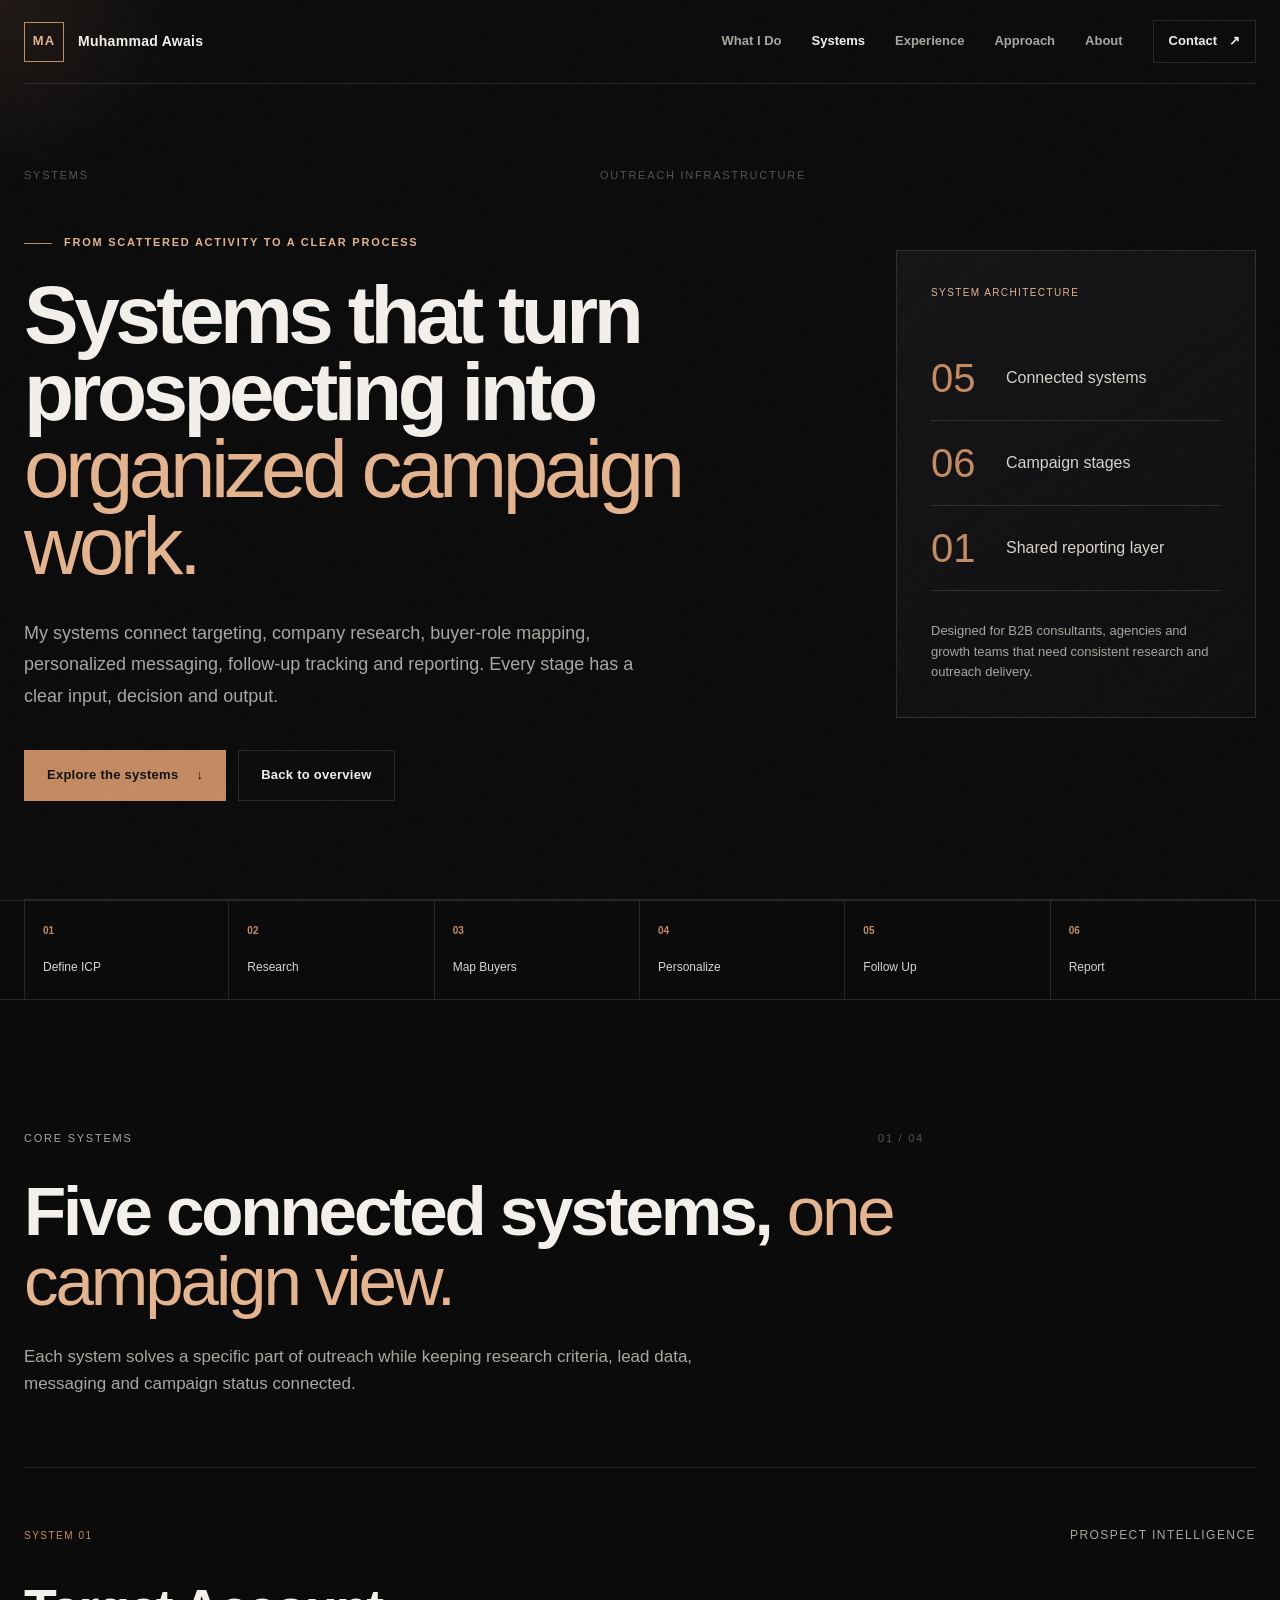
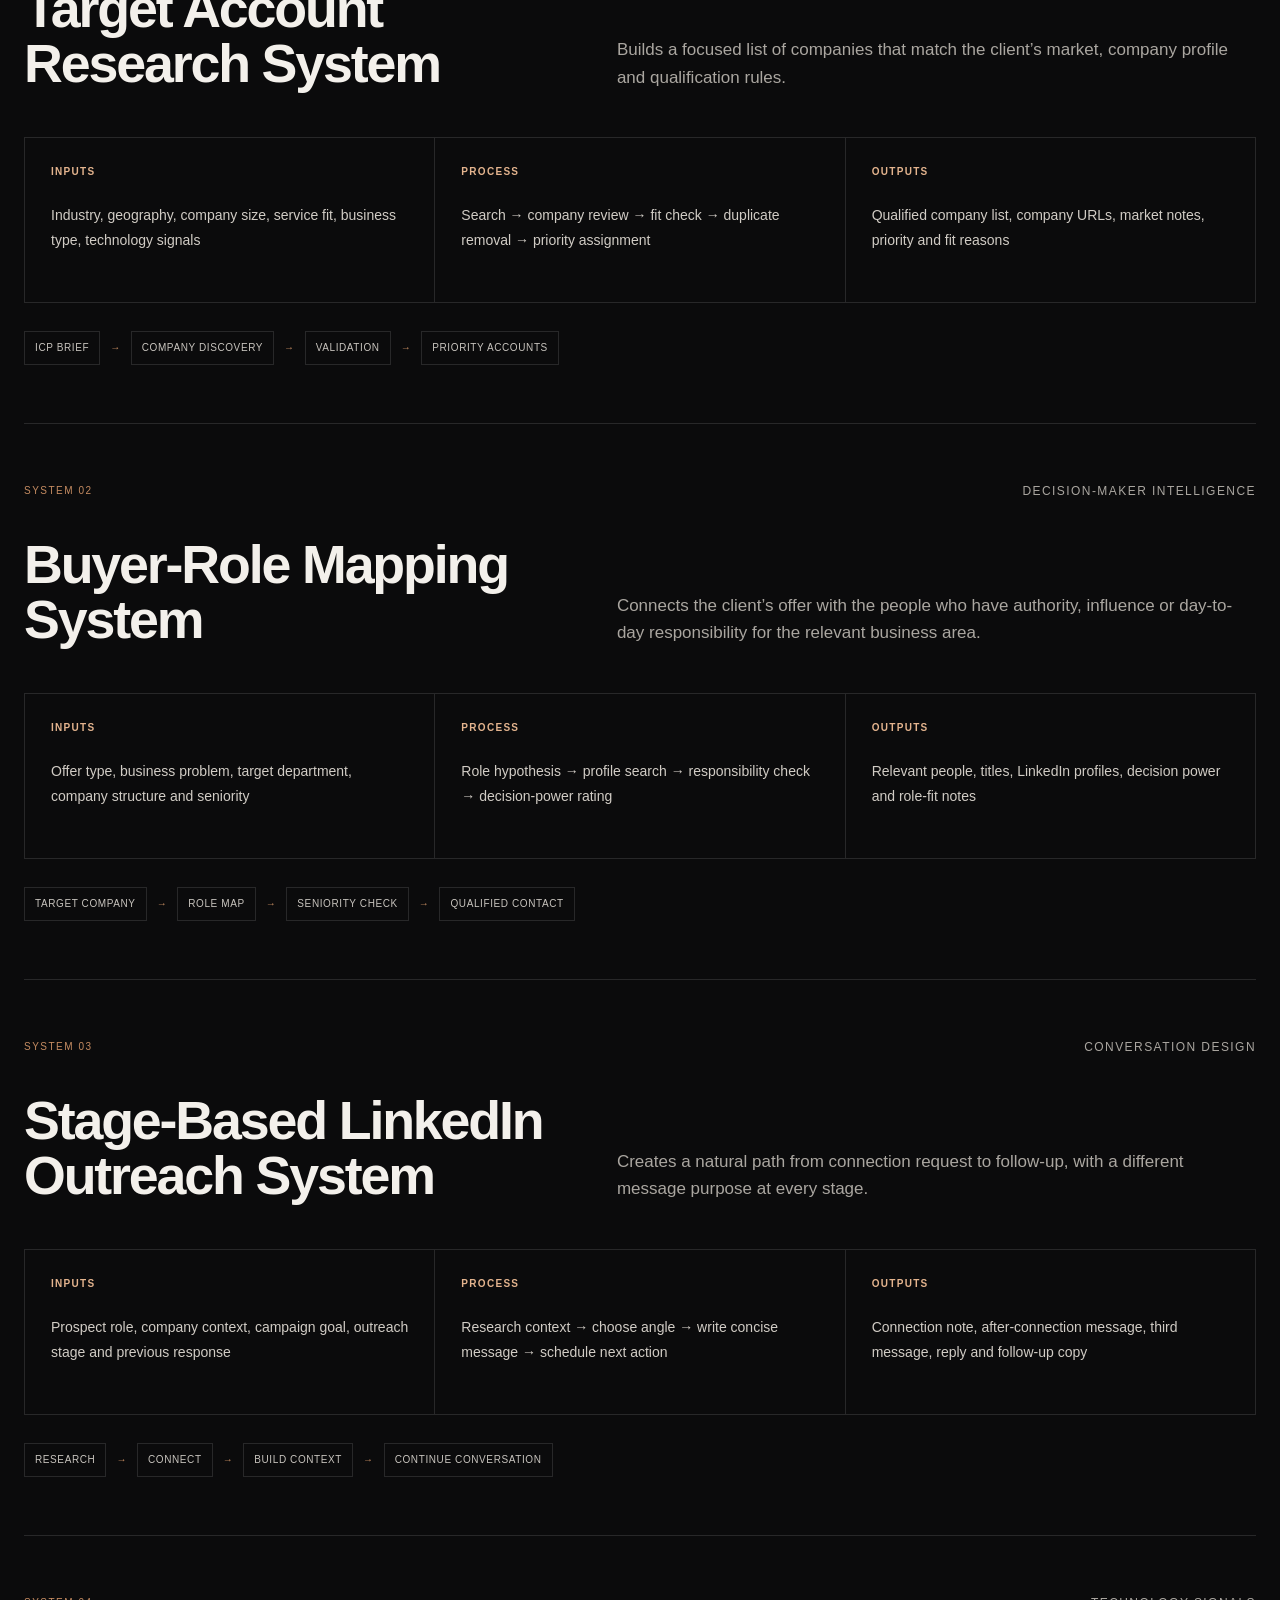
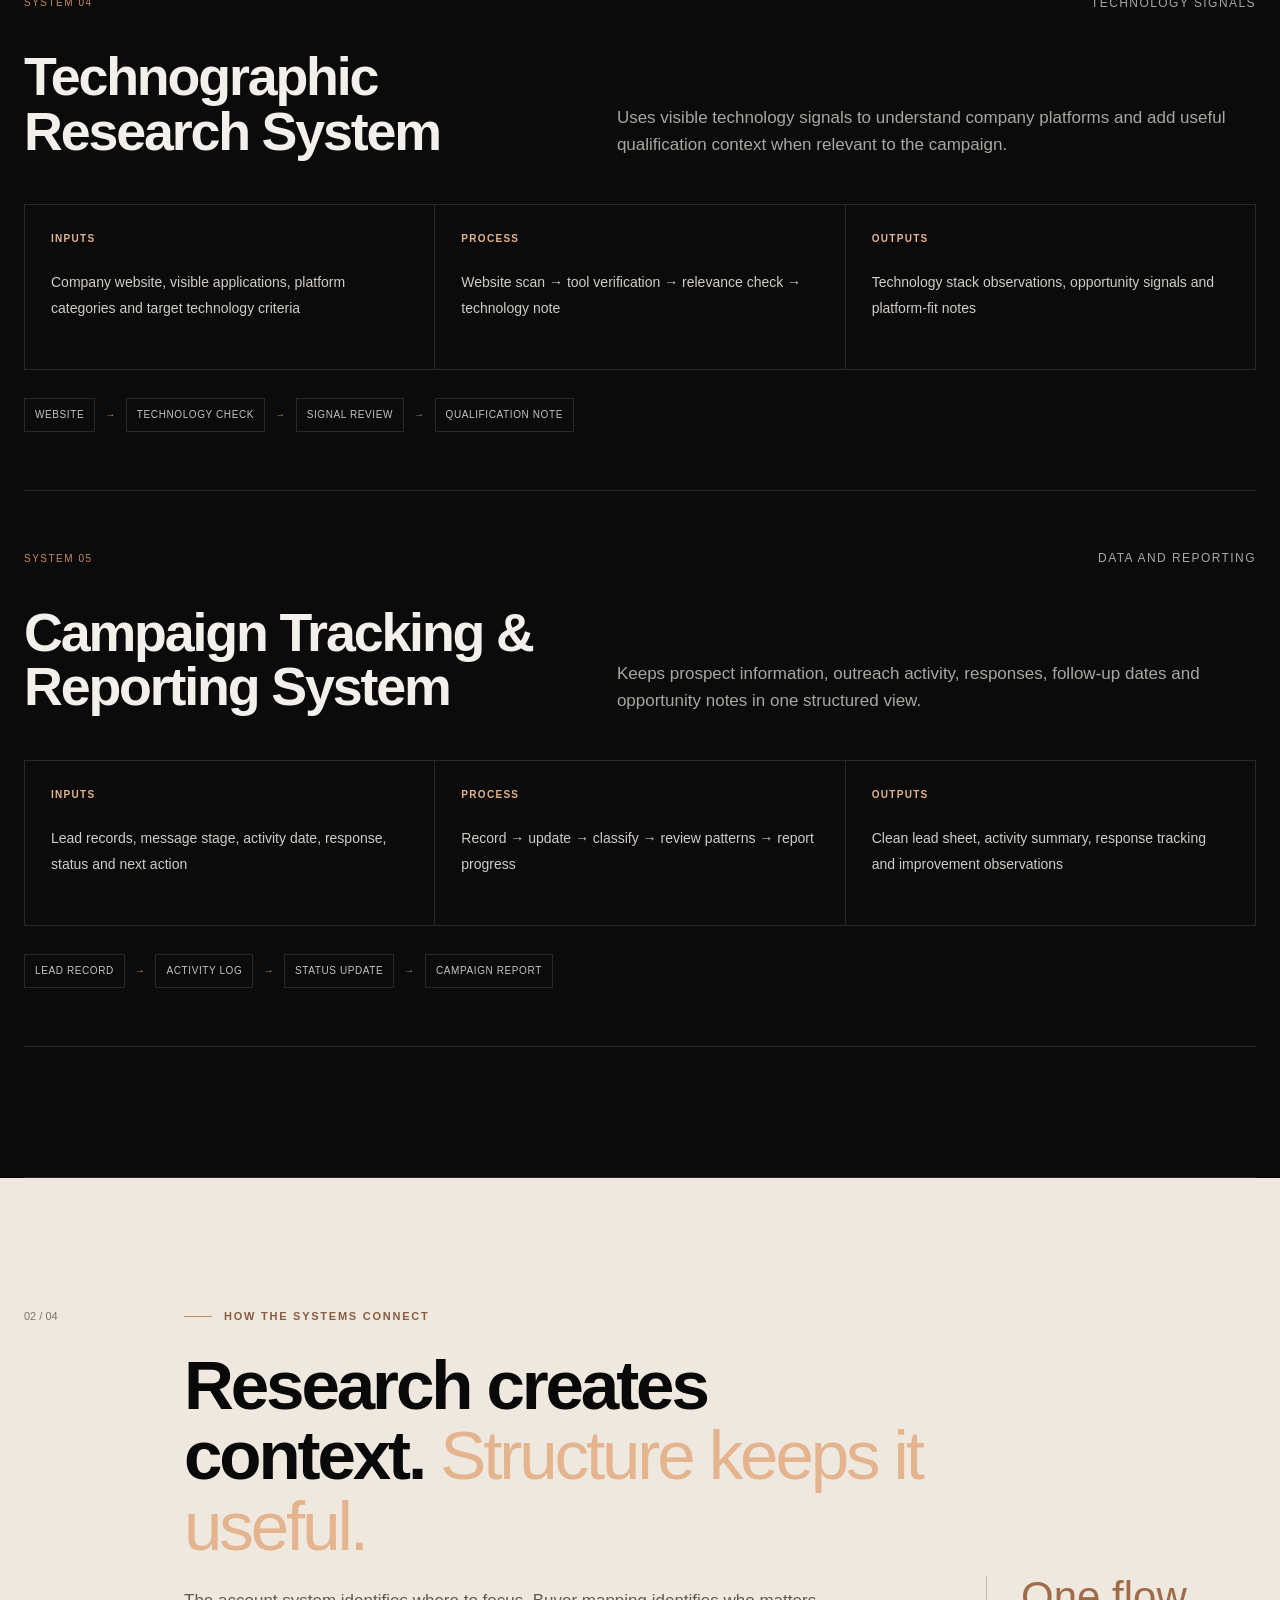
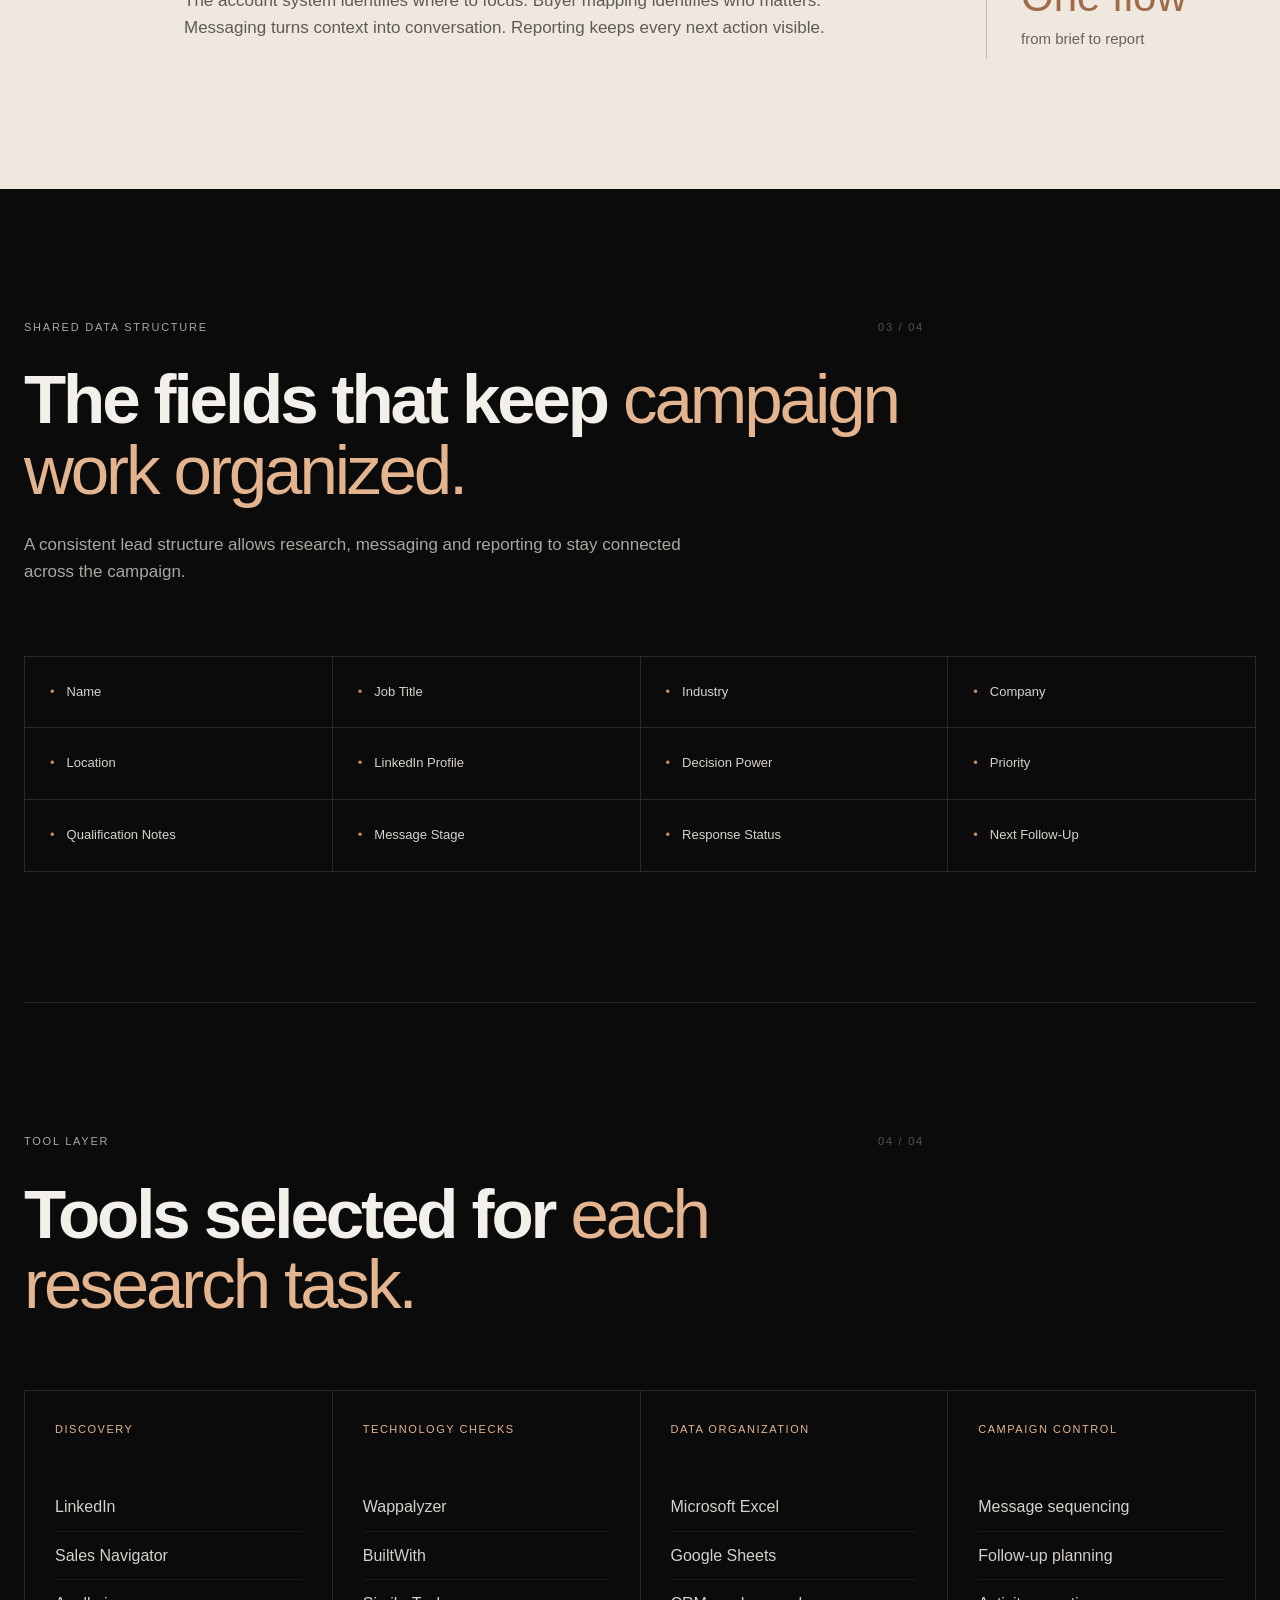
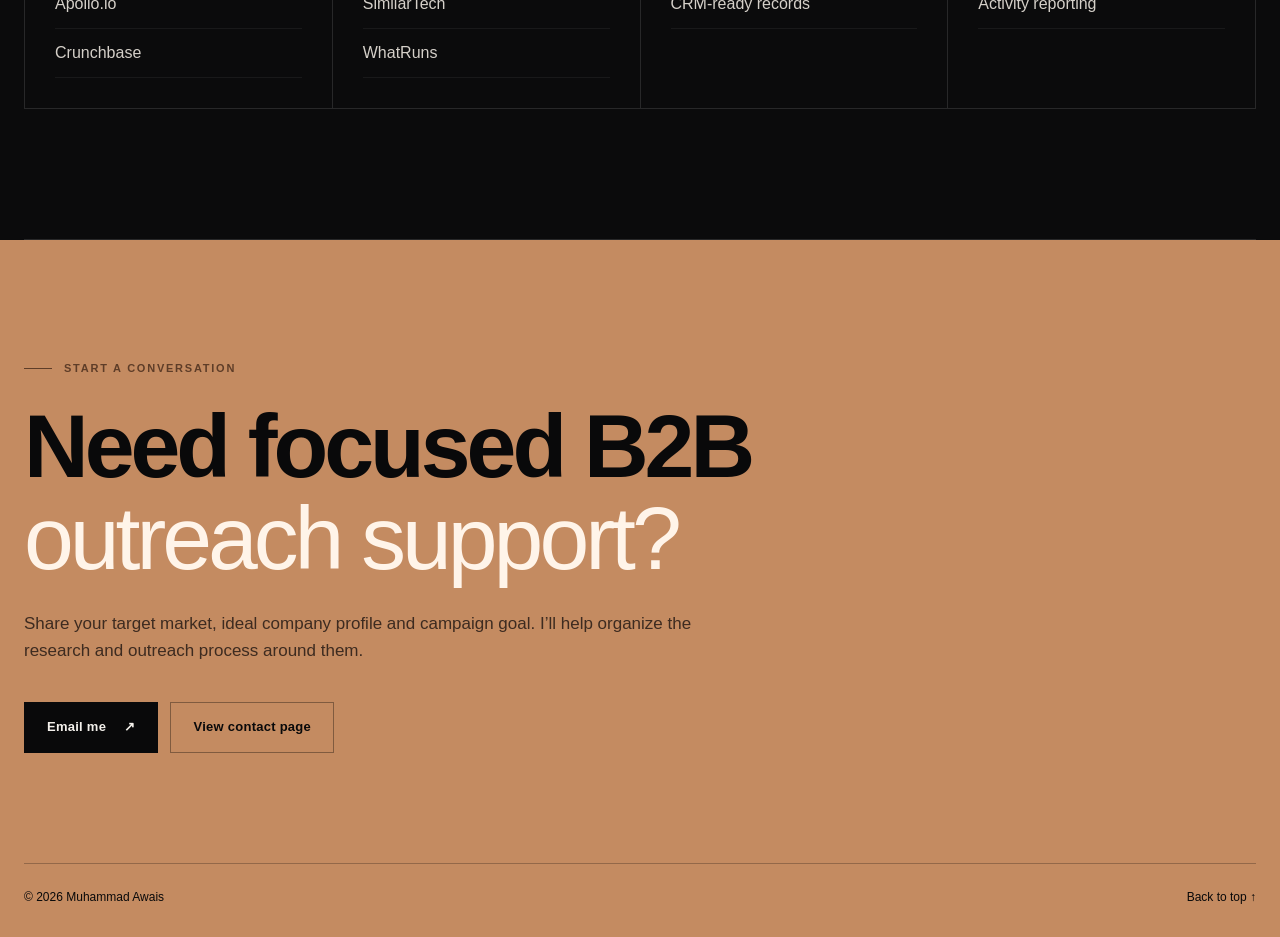
==== commit 0510807e: "Update systems.html" ====
--- a/systems.html
+++ b/systems.html
@@ -139,7 +139,7 @@
     <section class="section numbered-section">
       <div class="section-heading reveal"><p class="section-kicker">Tool Layer <span>04 / 04</span></p><h2>Tools selected for <em>each research task.</em></h2></div>
       <div class="tool-columns">
-        <div class="tool-group reveal"><p>Discovery</p><ul><li>LinkedIn</li><li>Sales Navigator</li><li>Apollo.io</li></ul></div>
+        <div class="tool-group reveal"><p>Discovery</p><ul><li>LinkedIn</li><li>Sales Navigator</li><li>Apollo.io</li><li>Crunchbase</li></ul></div>
         <div class="tool-group reveal reveal-delay-1"><p>Technology checks</p><ul><li>Wappalyzer</li><li>BuiltWith</li><li>SimilarTech</li><li>WhatRuns</li></ul></div>
         <div class="tool-group reveal reveal-delay-2"><p>Data organization</p><ul><li>Microsoft Excel</li><li>Google Sheets</li><li>CRM-ready records</li></ul></div>
         <div class="tool-group reveal reveal-delay-3"><p>Campaign control</p><ul><li>Message sequencing</li><li>Follow-up planning</li><li>Activity reporting</li></ul></div>
